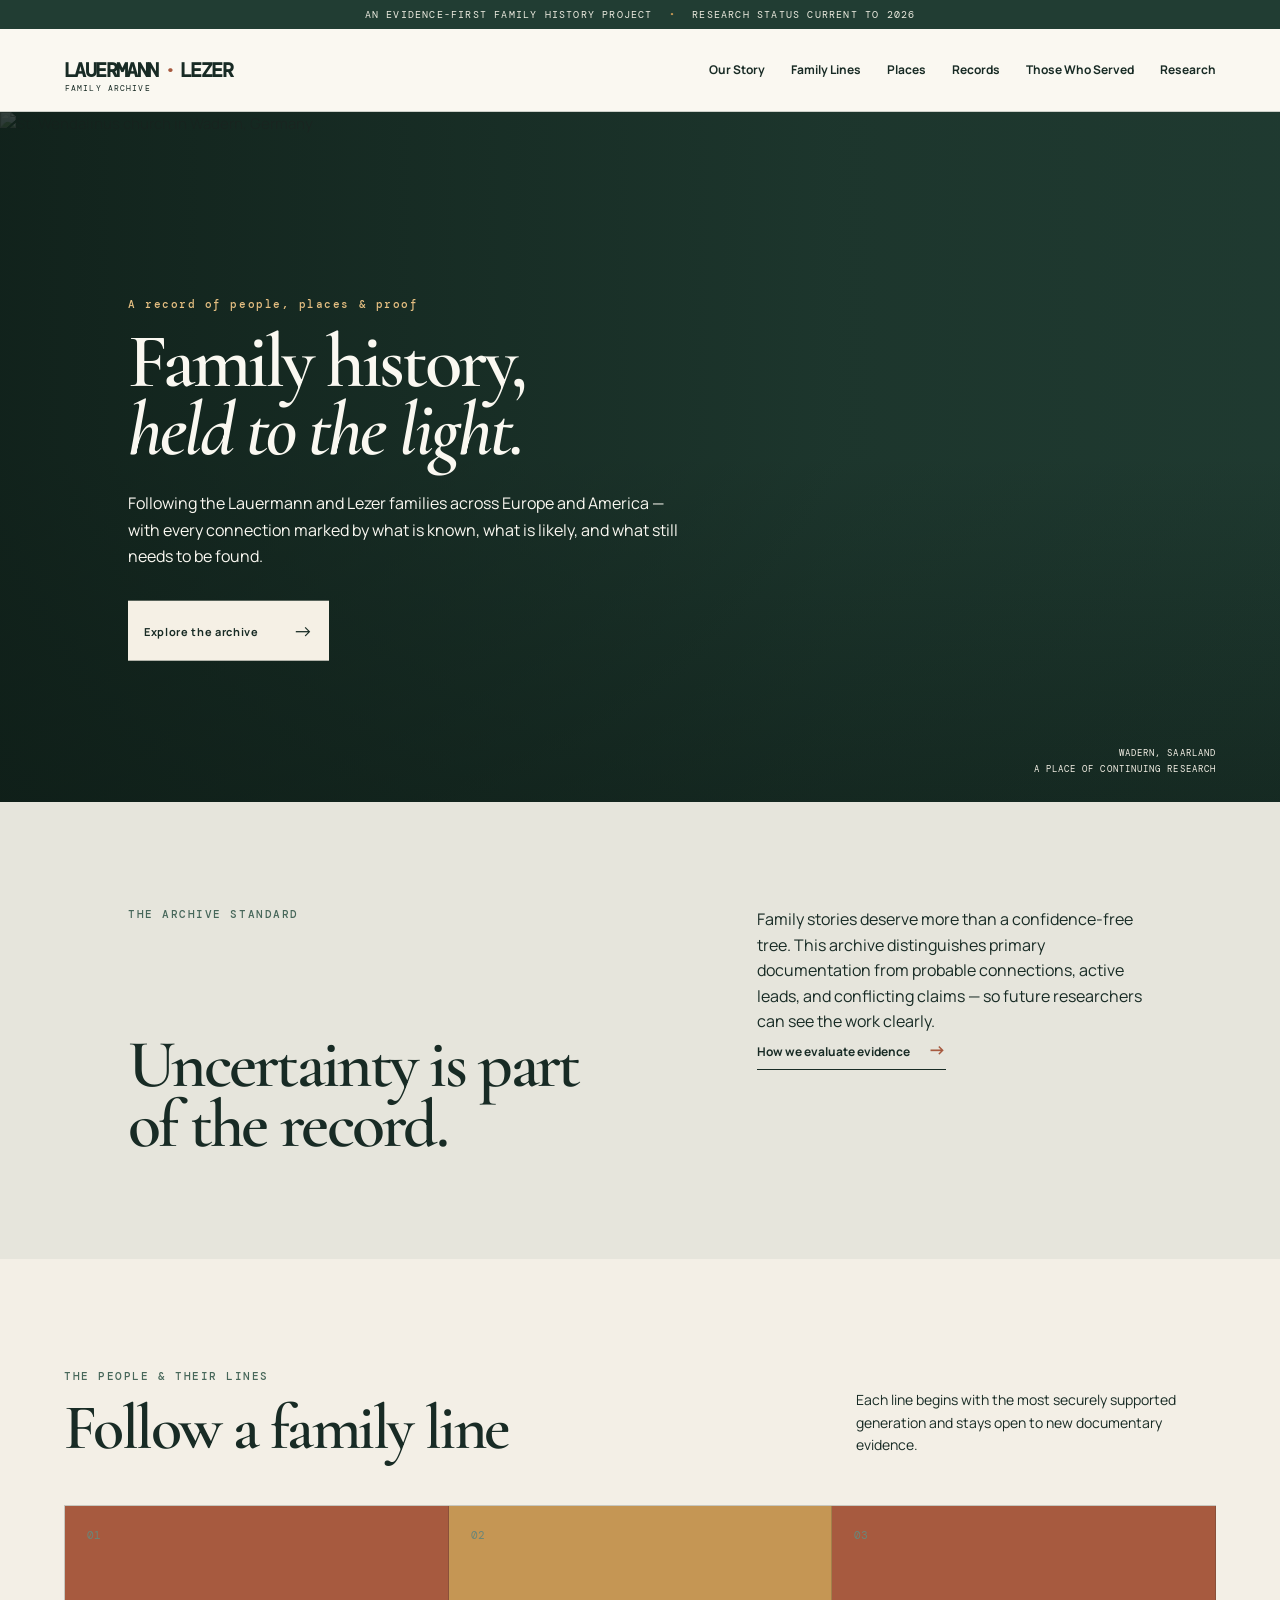
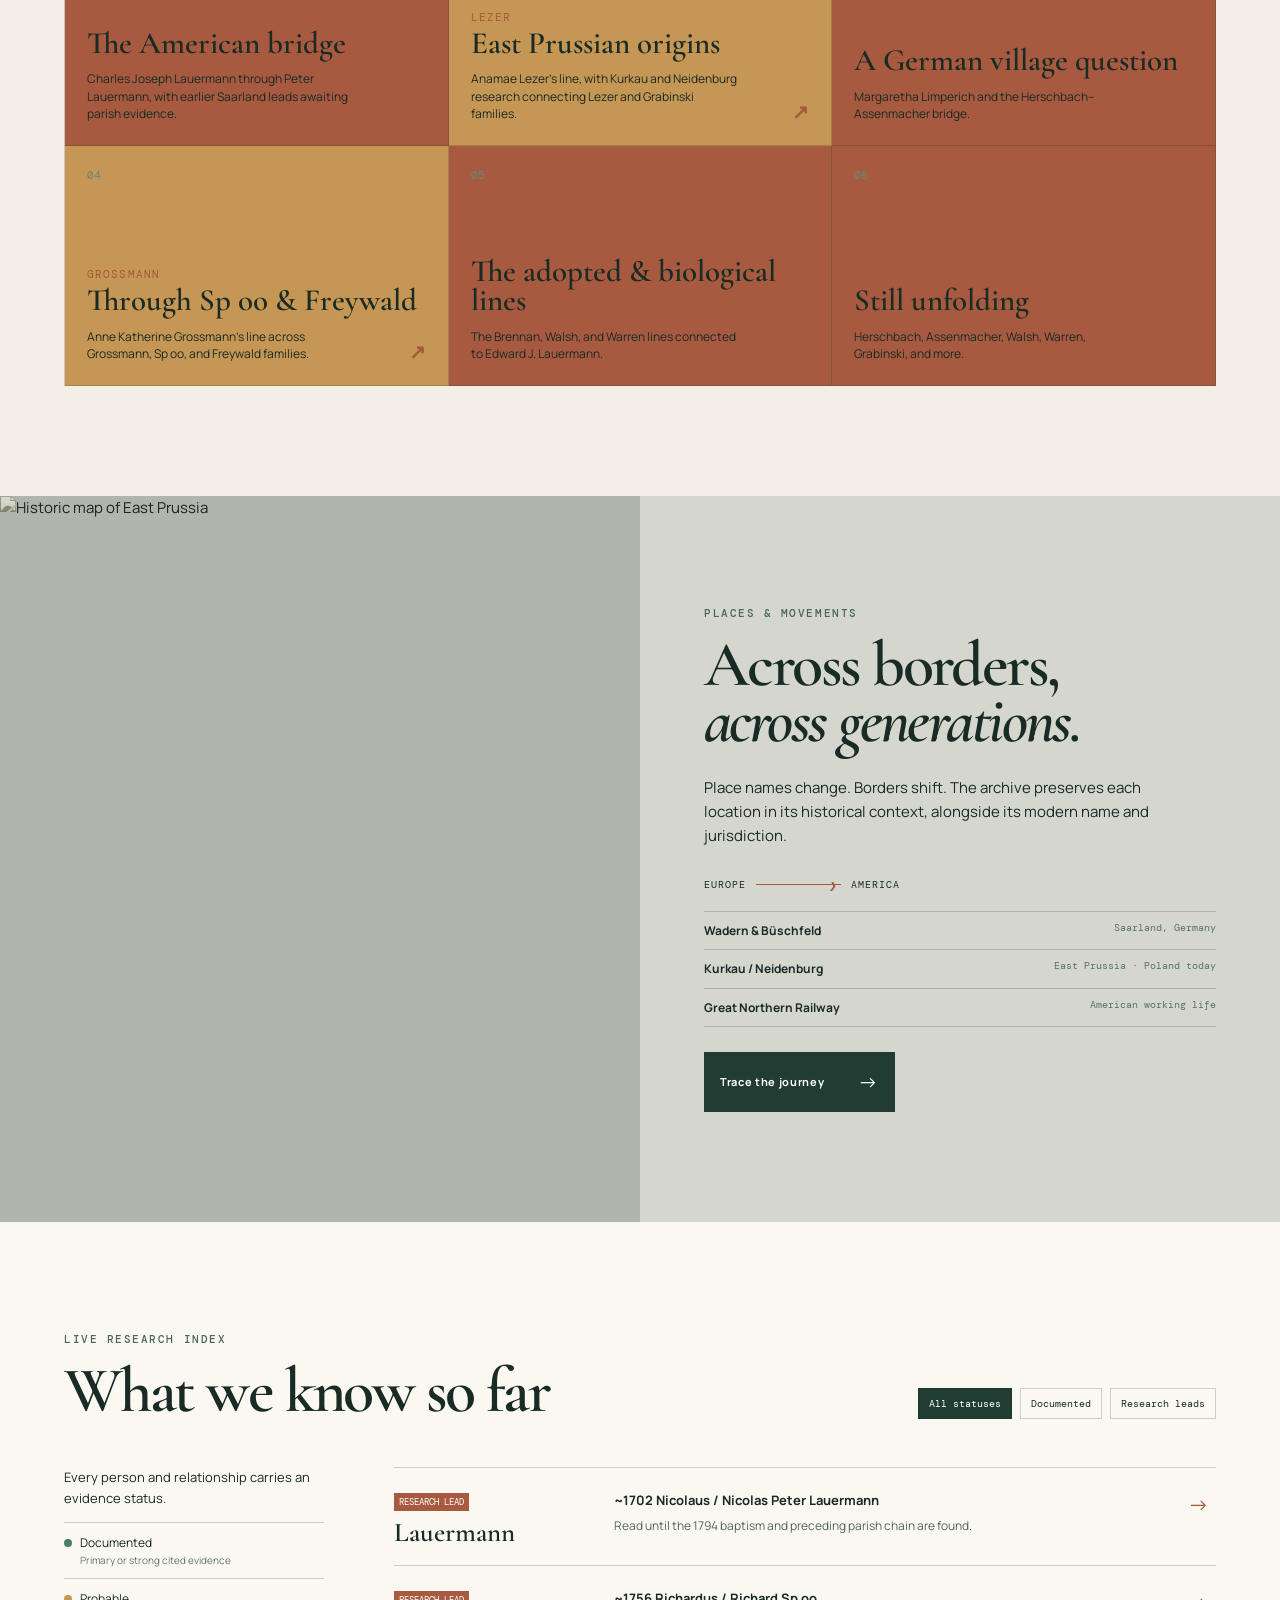
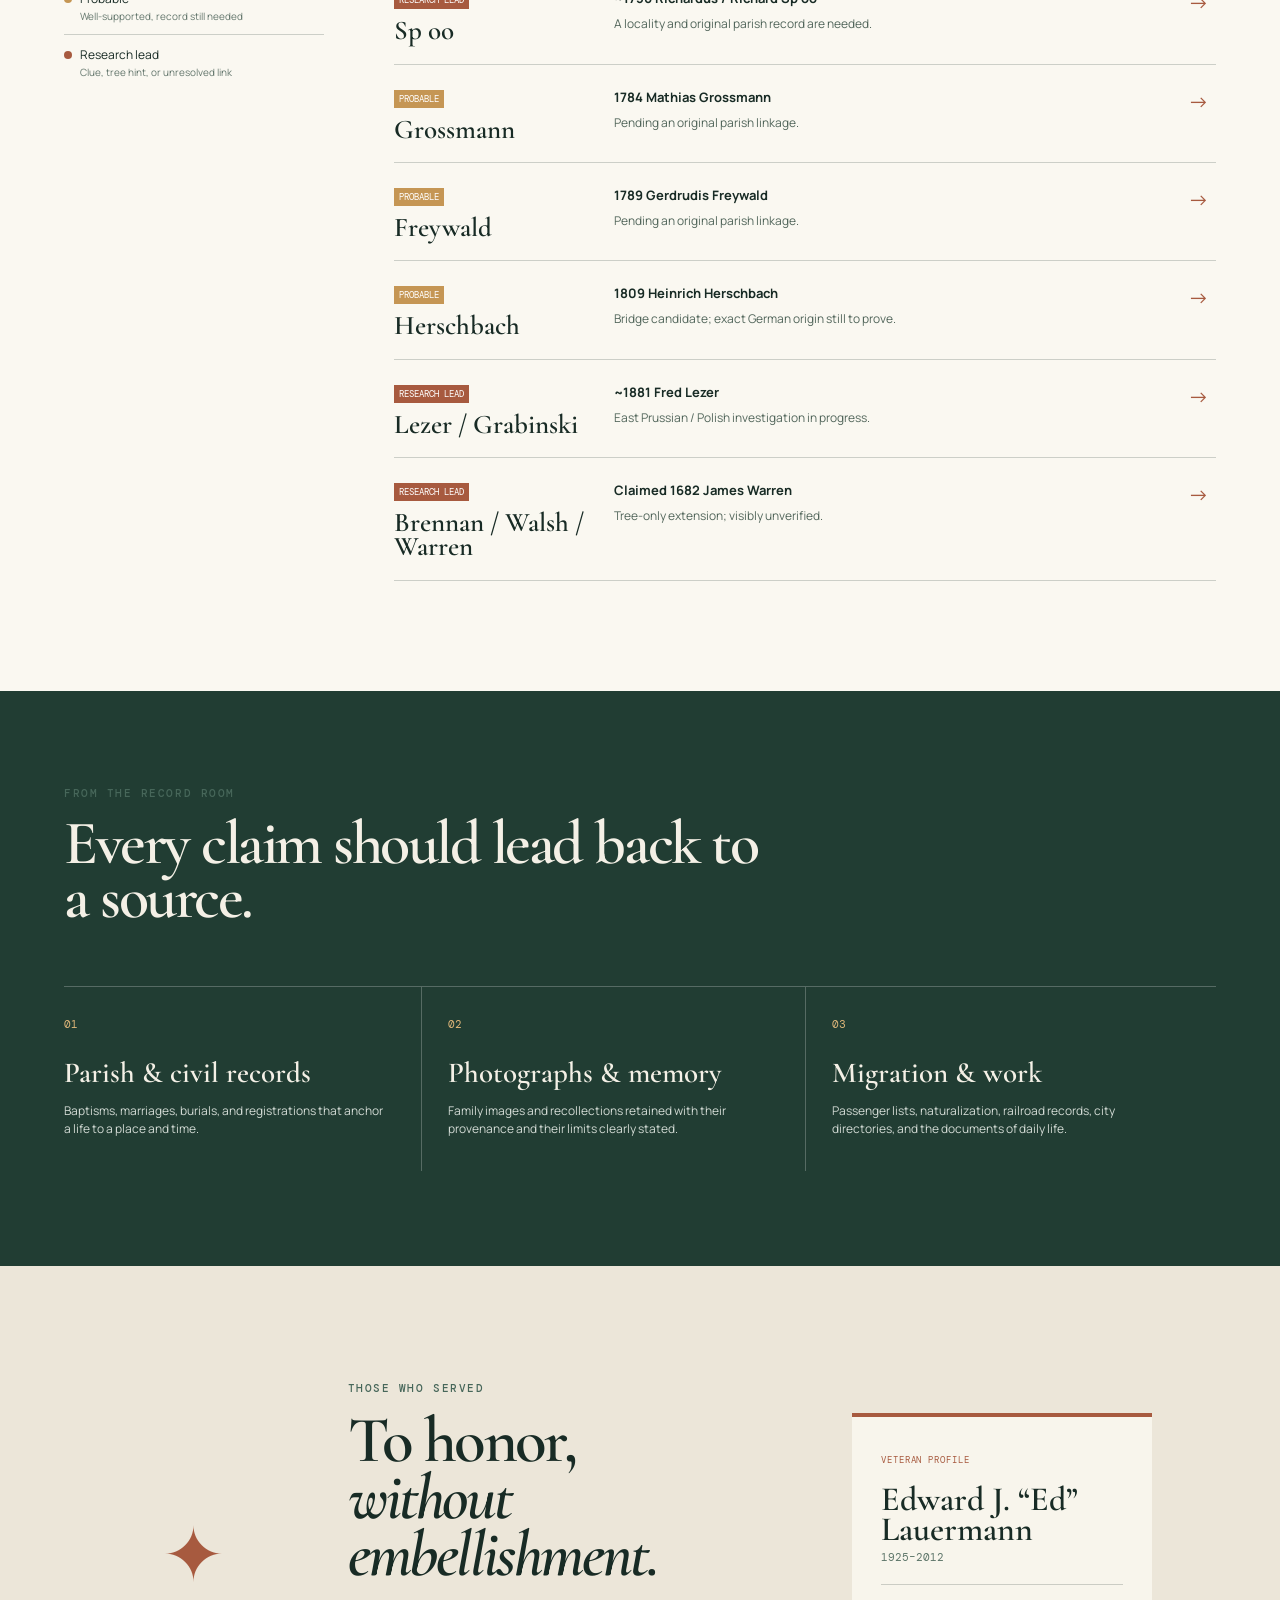
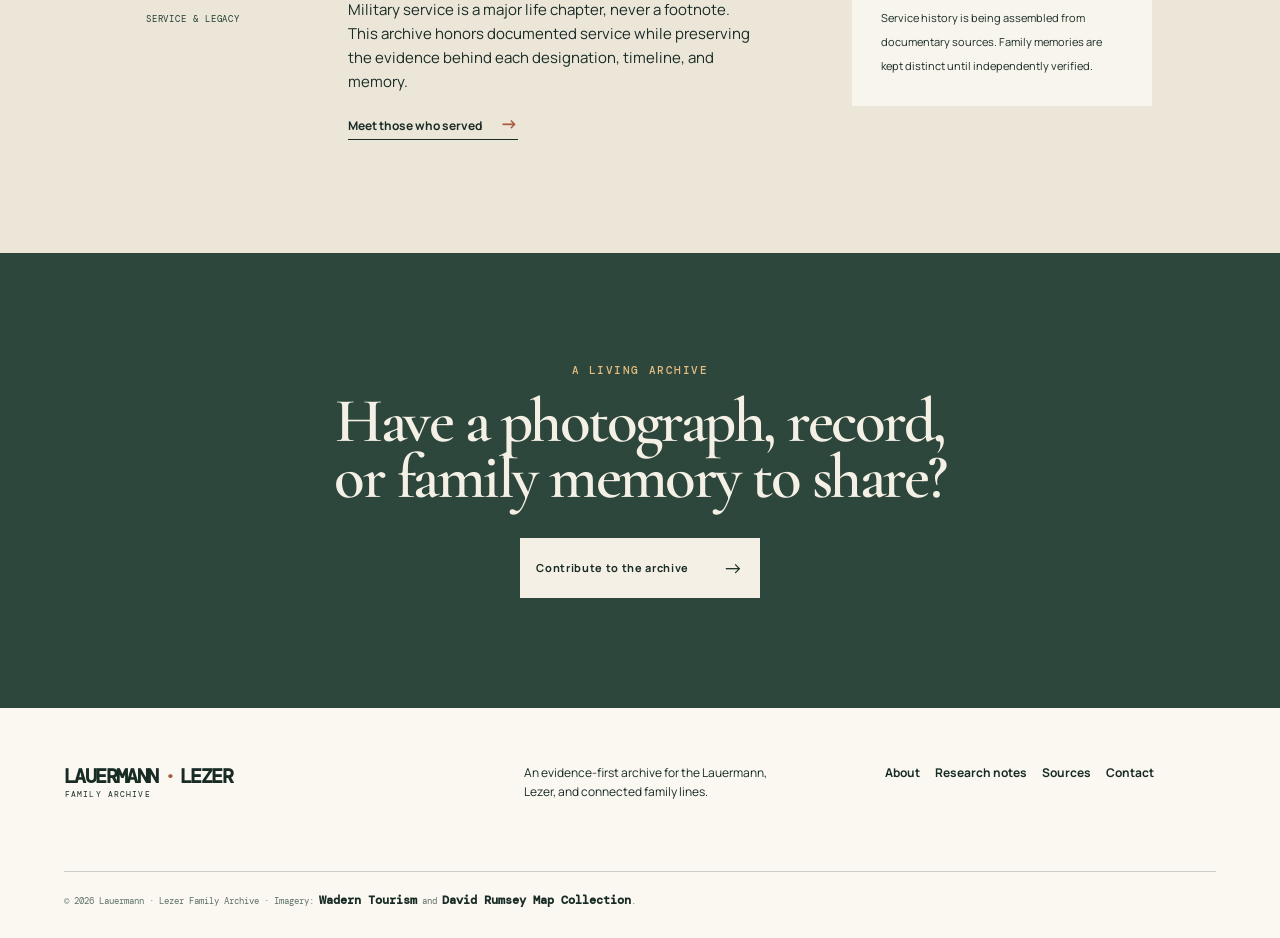
==== index.html @ edd0f9e9 "Add files via upload" ====
<!doctype html>
<html lang="en">
  <head>
    <meta charset="UTF-8" />
    <meta name="viewport" content="width=device-width, initial-scale=1.0" />
    <meta name="description" content="An evidence-first family archive for the Lauermann and Lezer lines." />
    <title>Lauermann · Lezer | Family Archive</title>
    <link rel="preconnect" href="https://fonts.googleapis.com" />
    <link rel="preconnect" href="https://fonts.gstatic.com" crossorigin />
    <link href="https://fonts.googleapis.com/css2?family=Cormorant+Garamond:ital,wght@0,500;0,600;0,700;1,600&family=DM+Mono:wght@400;500&family=Manrope:wght@400;500;600;700&display=swap" rel="stylesheet" />
    <link rel="stylesheet" href="/style.css" />
  </head>
  <body>
    <div class="announcement">AN EVIDENCE-FIRST FAMILY HISTORY PROJECT <span>•</span> RESEARCH STATUS CURRENT TO 2026</div>
    <header class="site-header">
      <a class="brand" href="#top"><span>LAUERMANN</span><i>·</i><span>LEZER</span><small>FAMILY ARCHIVE</small></a>
      <button class="menu" aria-label="Open navigation" aria-expanded="false">MENU</button>
      <nav><a href="#story">Our Story</a><a href="#families">Family Lines</a><a href="#journey">Places</a><a href="#records">Records</a><a href="#service">Those Who Served</a><a href="#research">Research</a></nav>
    </header>
    <main id="top">
      <section class="hero">
        <img src="/wadern-church.jpg" alt="St. Wendalinus church in Wadern, Germany" />
        <div class="hero-shade"></div>
        <div class="hero-copy"><p class="eyebrow light">A record of people, places & proof</p><h1>Family history,<br /><em>held to the light.</em></h1><p class="intro">Following the Lauermann and Lezer families across Europe and America — with every connection marked by what is known, what is likely, and what still needs to be found.</p><a class="button cream" href="#families">Explore the archive <b>→</b></a></div>
        <div class="hero-caption">WADERN, SAARLAND<br />A PLACE OF CONTINUING RESEARCH</div>
      </section>
      <section class="proof-band" id="story"><p class="eyebrow">THE ARCHIVE STANDARD</p><h2>Uncertainty is part<br />of the record.</h2><p>Family stories deserve more than a confidence-free tree. This archive distinguishes primary documentation from probable connections, active leads, and conflicting claims — so future researchers can see the work clearly.</p><a href="#research" class="text-link">How we evaluate evidence <span>→</span></a></section>
      <section class="lines section" id="families"><div class="section-head"><div><p class="eyebrow">THE PEOPLE & THEIR LINES</p><h2>Follow a family line</h2></div><p>Each line begins with the most securely supported generation and stays open to new documentary evidence.</p></div><div class="family-grid" id="familyGrid"></div></section>
      <section class="journey" id="journey"><div class="map-image"><img src="/east-prussia-map.jpg" alt="Historic map of East Prussia" /><div class="map-wash"></div></div><div class="journey-copy"><p class="eyebrow">PLACES & MOVEMENTS</p><h2>Across borders,<br /><em>across generations.</em></h2><p>Place names change. Borders shift. The archive preserves each location in its historical context, alongside its modern name and jurisdiction.</p><div class="route"><span>EUROPE</span><i></i><span>AMERICA</span></div><div class="place-list"><div><strong>Wadern & Büschfeld</strong><small>Saarland, Germany</small></div><div><strong>Kurkau / Neidenburg</strong><small>East Prussia · Poland today</small></div><div><strong>Great Northern Railway</strong><small>American working life</small></div></div><a href="#records" class="button dark">Trace the journey <b>→</b></a></div></section>
      <section class="research section" id="research"><div class="section-head"><div><p class="eyebrow">LIVE RESEARCH INDEX</p><h2>What we know so far</h2></div><div class="filters" role="group" aria-label="Evidence filter"><button class="active" data-filter="all">All statuses</button><button data-filter="documented">Documented</button><button data-filter="lead">Research leads</button></div></div><div class="research-layout"><div class="status-key"><p>Every person and relationship carries an evidence status.</p><div><b class="dot documented"></b> Documented <span>Primary or strong cited evidence</span></div><div><b class="dot probable"></b> Probable <span>Well-supported, record still needed</span></div><div><b class="dot lead"></b> Research lead <span>Clue, tree hint, or unresolved link</span></div></div><div class="research-table" id="researchTable"></div></div></section>
      <section class="records" id="records"><div><p class="eyebrow">FROM THE RECORD ROOM</p><h2>Every claim should lead back to a source.</h2></div><div class="record-cards"><article><span>01</span><h3>Parish & civil records</h3><p>Baptisms, marriages, burials, and registrations that anchor a life to a place and time.</p></article><article><span>02</span><h3>Photographs & memory</h3><p>Family images and recollections retained with their provenance and their limits clearly stated.</p></article><article><span>03</span><h3>Migration & work</h3><p>Passenger lists, naturalization, railroad records, city directories, and the documents of daily life.</p></article></div></section>
      <section class="service" id="service"><div class="service-mark">✦<small>SERVICE & LEGACY</small></div><div><p class="eyebrow">THOSE WHO SERVED</p><h2>To honor,<br /><em>without embellishment.</em></h2><p>Military service is a major life chapter, never a footnote. This archive honors documented service while preserving the evidence behind each designation, timeline, and memory.</p><a class="text-link" href="#research">Meet those who served <span>→</span></a></div><aside><span class="badge">VETERAN PROFILE</span><h3>Edward J. “Ed”<br />Lauermann</h3><p>1925–2012</p><hr /><small>Service history is being assembled from documentary sources. Family memories are kept distinct until independently verified.</small></aside></section>
      <section class="newsletter"><p class="eyebrow">A LIVING ARCHIVE</p><h2>Have a photograph, record,<br />or family memory to share?</h2><a class="button cream" href="mailto:archive@lauermannlezer.com">Contribute to the archive <b>→</b></a></section>
    </main>
    <footer><a class="brand" href="#top"><span>LAUERMANN</span><i>·</i><span>LEZER</span><small>FAMILY ARCHIVE</small></a><p>An evidence-first archive for the Lauermann, Lezer, and connected family lines.</p><div><a href="#story">About</a><a href="#research">Research notes</a><a href="#records">Sources</a><a href="mailto:archive@lauermannlezer.com">Contact</a></div><small>© 2026 Lauermann · Lezer Family Archive · Imagery: <a href="https://www.wadern-saarschleifenland.de/en/see-and-discover">Wadern Tourism</a> and <a href="https://www.davidrumsey.com/luna/servlet/detail/RUMSEY~8~1~302117~90073228%3ANo-12--Ostpreussen">David Rumsey Map Collection</a>.</small></footer>
    <script type="module" src="/main.js"></script>
  </body>
</html>
---- style.css ----
:root{--ink:#182b25;--forest:#213d33;--cream:#f3efe6;--paper:#e8e5da;--rust:#a75a3f;--gold:#c59654;--line:rgba(24,43,37,.2)}*{box-sizing:border-box}html{scroll-behavior:smooth}body{margin:0;background:var(--cream);color:var(--ink);font-family:Manrope,Arial,sans-serif;font-size:15px;line-height:1.6}.announcement{padding:8px 5vw;background:var(--forest);color:#ebeadf;font:10px 'DM Mono',monospace;letter-spacing:.12em;text-align:center}.announcement span{color:var(--gold);margin:0 9px}.site-header{height:83px;padding:0 5vw;display:flex;align-items:center;justify-content:space-between;background:#faf8f1;border-bottom:1px solid var(--line);position:relative;z-index:4}.brand{color:var(--ink);text-decoration:none;display:flex;align-items:center;gap:6px;font:700 20px 'DM Mono',monospace;letter-spacing:-.08em;position:relative}.brand i{color:var(--rust);font-style:normal}.brand small{position:absolute;left:1px;top:26px;letter-spacing:.14em;font:8px 'DM Mono',monospace;white-space:nowrap}nav{display:flex;gap:26px}nav a,footer a{color:var(--ink);text-decoration:none;font-size:12px;font-weight:700}.menu{display:none;border:0;background:none;font:11px 'DM Mono';letter-spacing:.1em}.hero{height:690px;position:relative;overflow:hidden;background:var(--forest)}.hero>img{width:100%;height:100%;object-fit:cover;filter:saturate(.45) contrast(.9)}.hero-shade{position:absolute;inset:0;background:linear-gradient(90deg,rgba(14,29,23,.83),rgba(14,29,23,.23) 65%,rgba(14,29,23,.1)),linear-gradient(0deg,rgba(14,29,23,.55),transparent 50%)}.hero-copy{color:#faf8f1;position:absolute;left:10vw;top:50%;transform:translateY(-44%);max-width:650px}.eyebrow{font:11px 'DM Mono',monospace;letter-spacing:.14em;font-weight:500;color:#47675a;margin:0 0 17px}.eyebrow.light{color:#e4be81}.hero h1,h2{font:600 clamp(48px,6vw,90px)/.88 'Cormorant Garamond',Georgia,serif;letter-spacing:-.04em;margin:0}.hero h1 em,h2 em{font-weight:600}.intro{font-size:16px;max-width:550px;line-height:1.65;margin:27px 0 32px}.button{display:inline-flex;align-items:center;gap:34px;padding:14px 16px;text-decoration:none;font-size:11px;font-weight:700;letter-spacing:.06em}.button b{font-size:20px;font-weight:400}.cream{background:#f5f0e5;color:var(--ink)}.dark{background:var(--forest);color:#fff;margin-top:25px}.hero-caption{position:absolute;right:5vw;bottom:25px;color:#f4f0e6;font:9px/1.7 'DM Mono';letter-spacing:.12em;text-align:right}.proof-band{padding:105px 10vw;display:grid;grid-template-columns:1.3fr 1fr;column-gap:9vw;background:#e6e5dc}.proof-band .eyebrow{grid-column:1}.proof-band h2{font-size:clamp(45px,5.3vw,76px);grid-column:1;grid-row:2/5}.proof-band>p:not(.eyebrow){align-self:end;margin:0;font-size:16px}.text-link{color:var(--ink);text-decoration:none;font-size:12px;font-weight:700;border-bottom:1px solid var(--ink);padding-bottom:5px;justify-self:start}.text-link span{color:var(--rust);font-size:18px;margin-left:16px}.section{padding:110px 5vw}.section-head{display:flex;justify-content:space-between;align-items:end;margin-bottom:48px}.section-head h2{font-size:64px}.section-head>p{max-width:360px;font-size:14px;margin:0}.family-grid{display:grid;grid-template-columns:repeat(3,1fr);border-top:1px solid var(--line);border-left:1px solid var(--line)}.family-card{min-height:240px;padding:22px;position:relative;border-right:1px solid var(--line);border-bottom:1px solid var(--line);display:flex;flex-direction:column;justify-content:space-between;transition:.25s}.family-card:hover{background:var(--forest);color:#fff;transform:translateY(-4px)}.family-card>span{font:11px 'DM Mono';color:#6a8679}.family-card>div p{margin:0 0 5px;font:11px 'DM Mono';letter-spacing:.1em;color:var(--rust)}.family-card h3{font:600 31px/.95 'Cormorant Garamond';margin:0 0 12px}.family-card small{font-size:12px;line-height:1.45;display:block;max-width:270px}.family-card>b{position:absolute;right:22px;bottom:17px;color:var(--rust);font-size:20px}.journey{background:#d5d6ce;display:grid;grid-template-columns:1fr 1fr;min-height:675px}.map-image{position:relative;overflow:hidden}.map-image img{width:100%;height:100%;object-fit:cover;filter:sepia(.65) saturate(.55) contrast(1.05)}.map-wash{position:absolute;inset:0;background:rgba(35,62,50,.2);mix-blend-mode:multiply}.journey-copy{padding:110px 10%;align-self:center}.journey h2{font-size:64px}.journey-copy>p:not(.eyebrow){max-width:460px;font-size:15px;margin:27px 0}.route{display:flex;align-items:center;gap:10px;font:10px 'DM Mono';letter-spacing:.1em;margin-top:30px}.route i{height:1px;background:var(--rust);width:85px;position:relative}.route i:after{content:'›';position:absolute;right:0;top:-13px;color:var(--rust);font-size:23px}.place-list{border-top:1px solid var(--line);margin-top:20px}.place-list div{padding:9px 0;border-bottom:1px solid var(--line);display:flex;justify-content:space-between}.place-list strong{font-size:12px}.place-list small{font:10px 'DM Mono';color:#557568}.research{background:#faf8f1}.filters{display:flex;gap:8px}.filters button{border:1px solid var(--line);background:transparent;padding:8px 10px;font:10px 'DM Mono';color:var(--ink);cursor:pointer}.filters .active{background:var(--forest);color:#fff}.research-layout{display:grid;grid-template-columns:260px 1fr;gap:70px}.status-key{font-size:12px}.status-key>p{font-size:13px;margin-top:0}.status-key>div{border-top:1px solid var(--line);padding:10px 0;display:grid;grid-template-columns:16px auto}.status-key span{grid-column:2;color:#64776d;font-size:10px}.dot{width:8px;height:8px;border-radius:50%;margin-top:6px}.documented{background:#4d7c65}.probable{background:var(--gold)}.lead{background:var(--rust)}.research-table{border-top:1px solid var(--line)}.research-table article{padding:20px 0;display:grid;grid-template-columns:200px 1fr 28px;gap:20px;border-bottom:1px solid var(--line)}.status{font:9px 'DM Mono';padding:3px 5px;color:#fff;background:var(--rust)}.status.probable{background:var(--gold)}.research-table h3{font:600 27px/.9 'Cormorant Garamond';margin:9px 0 0}.research-table strong{font-size:13px}.research-table p{font-size:12px;color:#52665b;margin:4px 0}.research-table a{color:var(--rust);font-size:21px;text-decoration:none}.records{padding:95px 5vw;background:var(--forest);color:#f4f0e6}.records h2{font-size:62px;max-width:700px}.record-cards{display:grid;grid-template-columns:repeat(3,1fr);margin-top:60px;border-top:1px solid rgba(255,255,255,.24)}.record-cards article{padding:24px 32px 20px 0;margin-right:26px;border-right:1px solid rgba(255,255,255,.24)}.record-cards article:last-child{border:0}.record-cards span{color:#deb679;font:11px 'DM Mono'}.record-cards h3{font:600 29px 'Cormorant Garamond';margin:20px 0 5px}.record-cards p{font-size:12px;line-height:1.55;color:#d2dad4}.service{padding:115px 10vw;display:grid;grid-template-columns:130px 1fr 300px;gap:7vw;align-items:center;background:#ece6d9}.service-mark{color:var(--rust);font-size:75px;text-align:center}.service-mark small{display:block;font:9px 'DM Mono';letter-spacing:.1em;color:var(--forest);white-space:nowrap}.service h2{font-size:65px}.service>div>p:not(.eyebrow){max-width:480px;font-size:15px}.service aside{background:#f8f5ec;padding:29px;border-top:4px solid var(--rust)}.badge{font:9px 'DM Mono';letter-spacing:.1em;color:var(--rust)}.service aside h3{font:600 34px/.9 'Cormorant Garamond';margin:15px 0 4px}.service aside p{font:11px 'DM Mono';margin:0;color:#5d7569}.service aside hr{border:0;border-top:1px solid var(--line);margin:20px 0}.service aside small{font-size:11px;line-height:1.5}.newsletter{text-align:center;padding:110px 20px;background:linear-gradient(rgba(26,54,44,.91),rgba(26,54,44,.91)),url('/wadern-church.jpg') center/cover;color:#f5f0e5}.newsletter .eyebrow{color:#e4be81}.newsletter h2{font-size:63px;margin-bottom:33px}footer{padding:55px 5vw 30px;display:grid;grid-template-columns:1.3fr 1fr 1fr;gap:30px;align-items:start;background:#faf8f1}footer>p{font-size:12px;margin:0;max-width:250px}footer>div{display:flex;gap:15px;flex-wrap:wrap}footer>small{grid-column:1/4;margin-top:40px;padding-top:20px;border-top:1px solid var(--line);font:9px 'DM Mono';color:#5e7167}
@media(max-width:760px){.site-header{height:72px}.brand{font-size:16px}nav{display:none;position:absolute;top:72px;left:0;right:0;background:#faf8f1;padding:22px 5vw;flex-direction:column;border-top:1px solid var(--line)}.nav-open nav{display:flex}.menu{display:block}.hero{height:620px}.hero-copy{left:7vw;right:7vw}.hero h1{font-size:55px}.proof-band{display:block;padding:75px 7vw}.proof-band h2{margin-bottom:30px}.proof-band>p:not(.eyebrow){margin-bottom:24px}.section{padding:75px 7vw}.section-head{display:block}.section-head h2{font-size:52px;margin-bottom:20px}.family-grid{grid-template-columns:1fr}.family-card{min-height:190px}.journey{grid-template-columns:1fr}.map-image{height:340px}.journey-copy{padding:75px 7vw}.journey h2{font-size:53px}.research-layout{grid-template-columns:1fr;gap:35px}.research-table article{grid-template-columns:1fr 20px;gap:10px}.research-table article>div:nth-child(2){grid-column:1}.research-table a{grid-column:2;grid-row:1}.filters{margin-top:20px;flex-wrap:wrap}.records{padding:75px 7vw}.records h2{font-size:50px}.record-cards{grid-template-columns:1fr}.record-cards article{border-right:0;border-bottom:1px solid rgba(255,255,255,.24);margin:0;padding:24px 0}.service{padding:75px 7vw;grid-template-columns:1fr;gap:30px}.service-mark{text-align:left}.service h2{font-size:53px}.newsletter{padding:80px 7vw}.newsletter h2{font-size:49px}footer{padding:45px 7vw 25px;grid-template-columns:1fr}footer>small{grid-column:1;margin-top:10px}.announcement{font-size:8px}.hero-caption{display:none}}
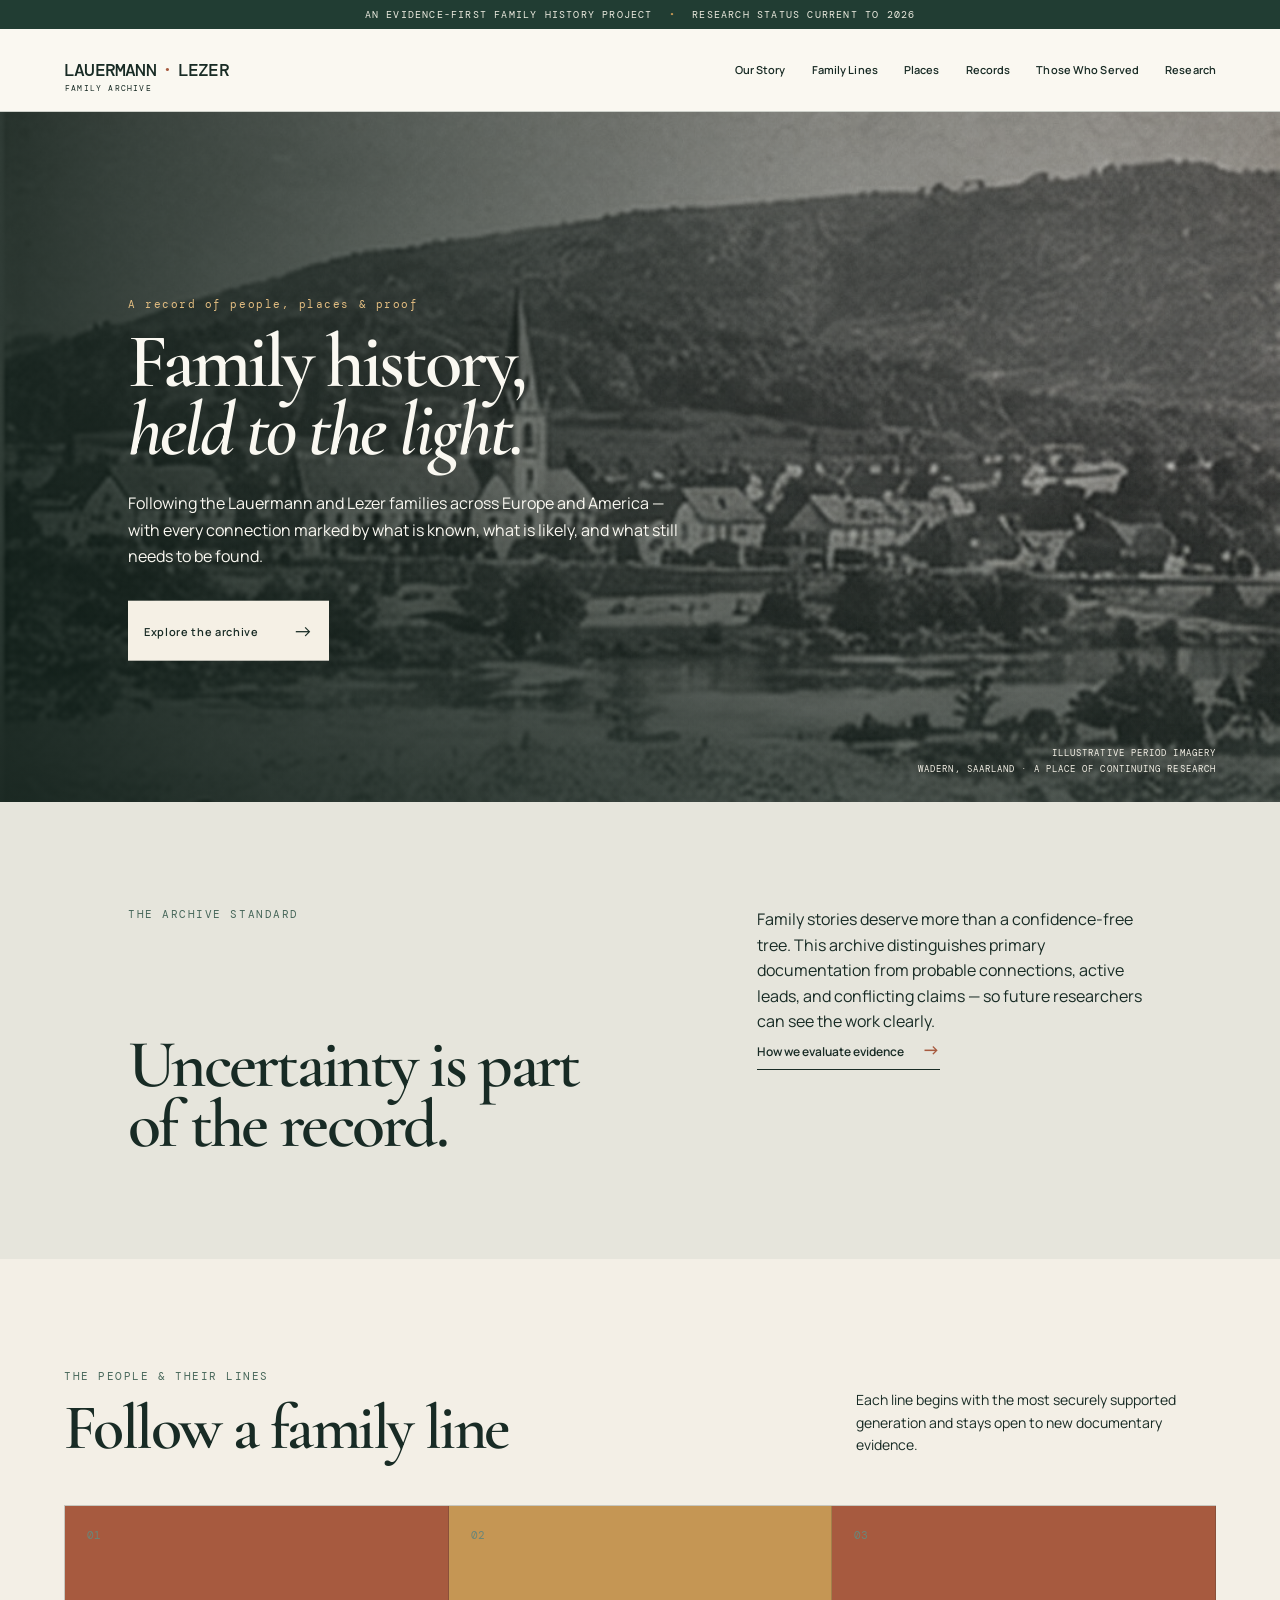
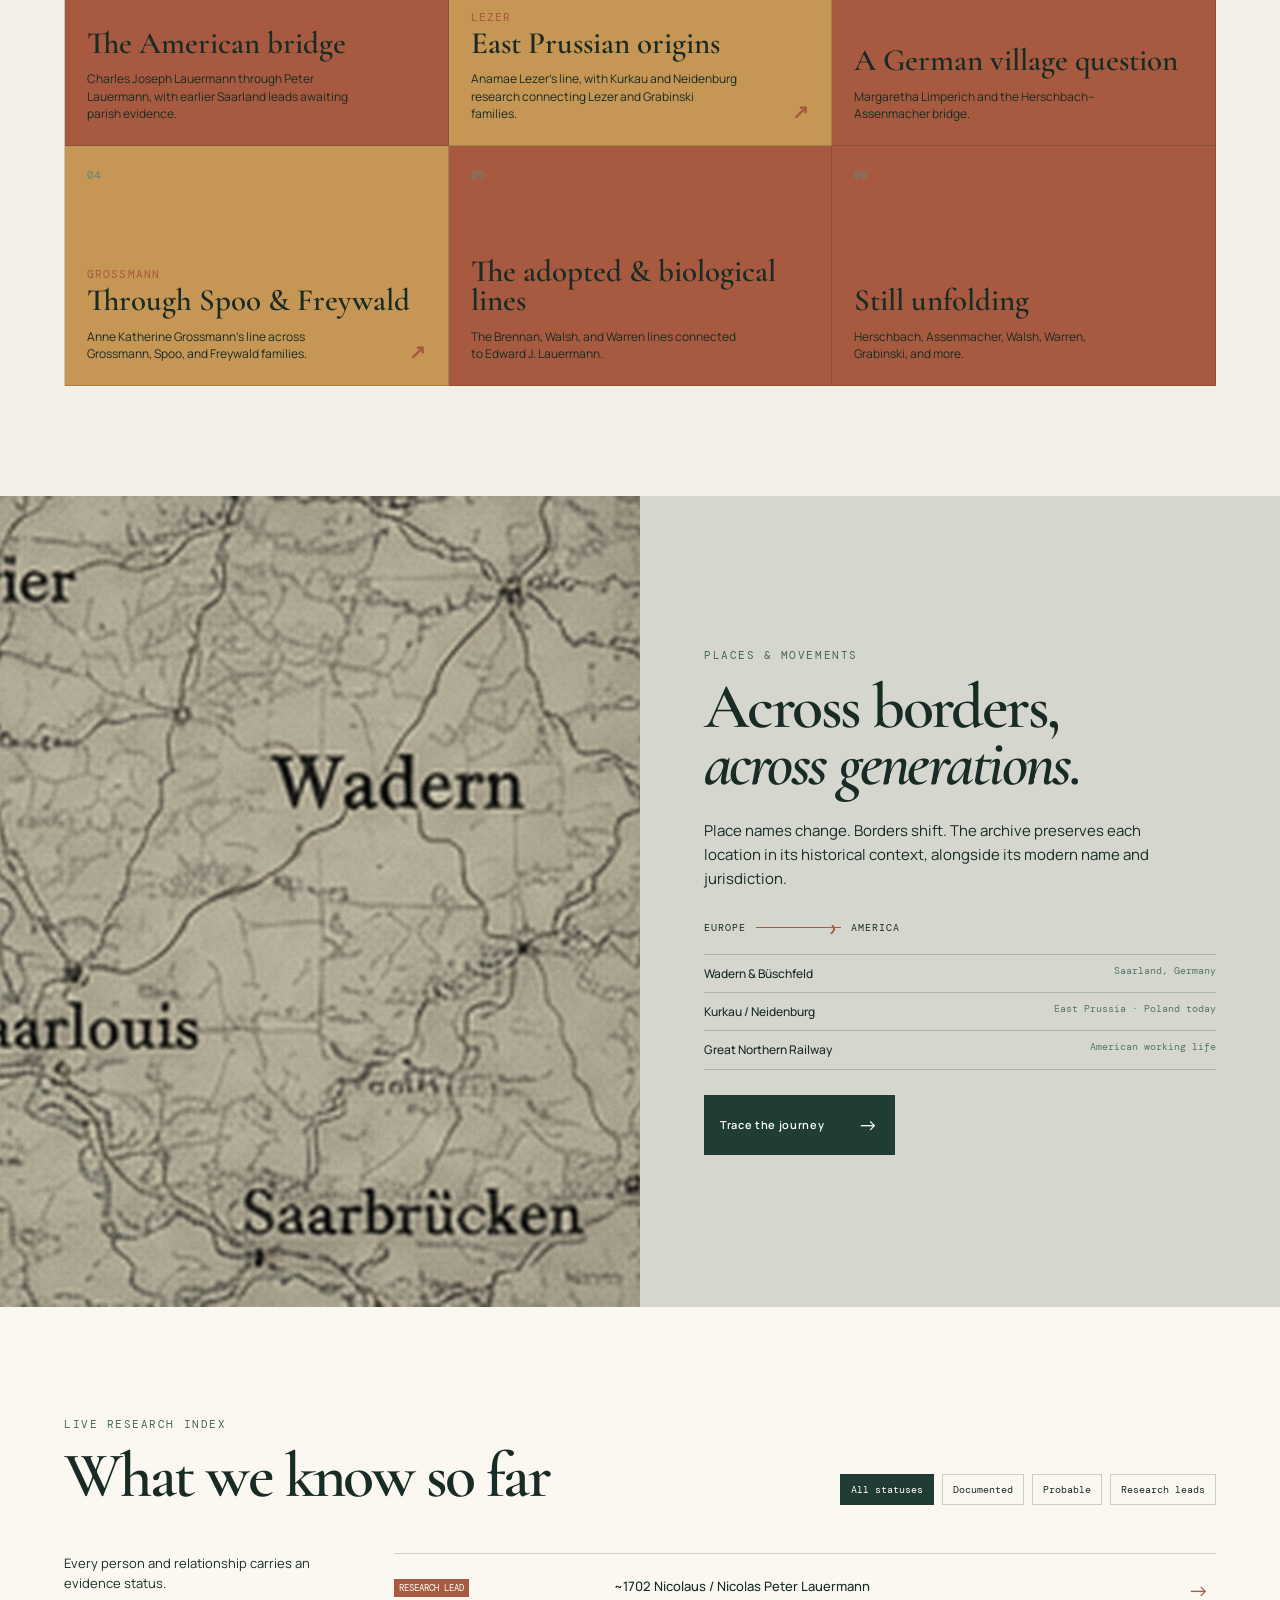
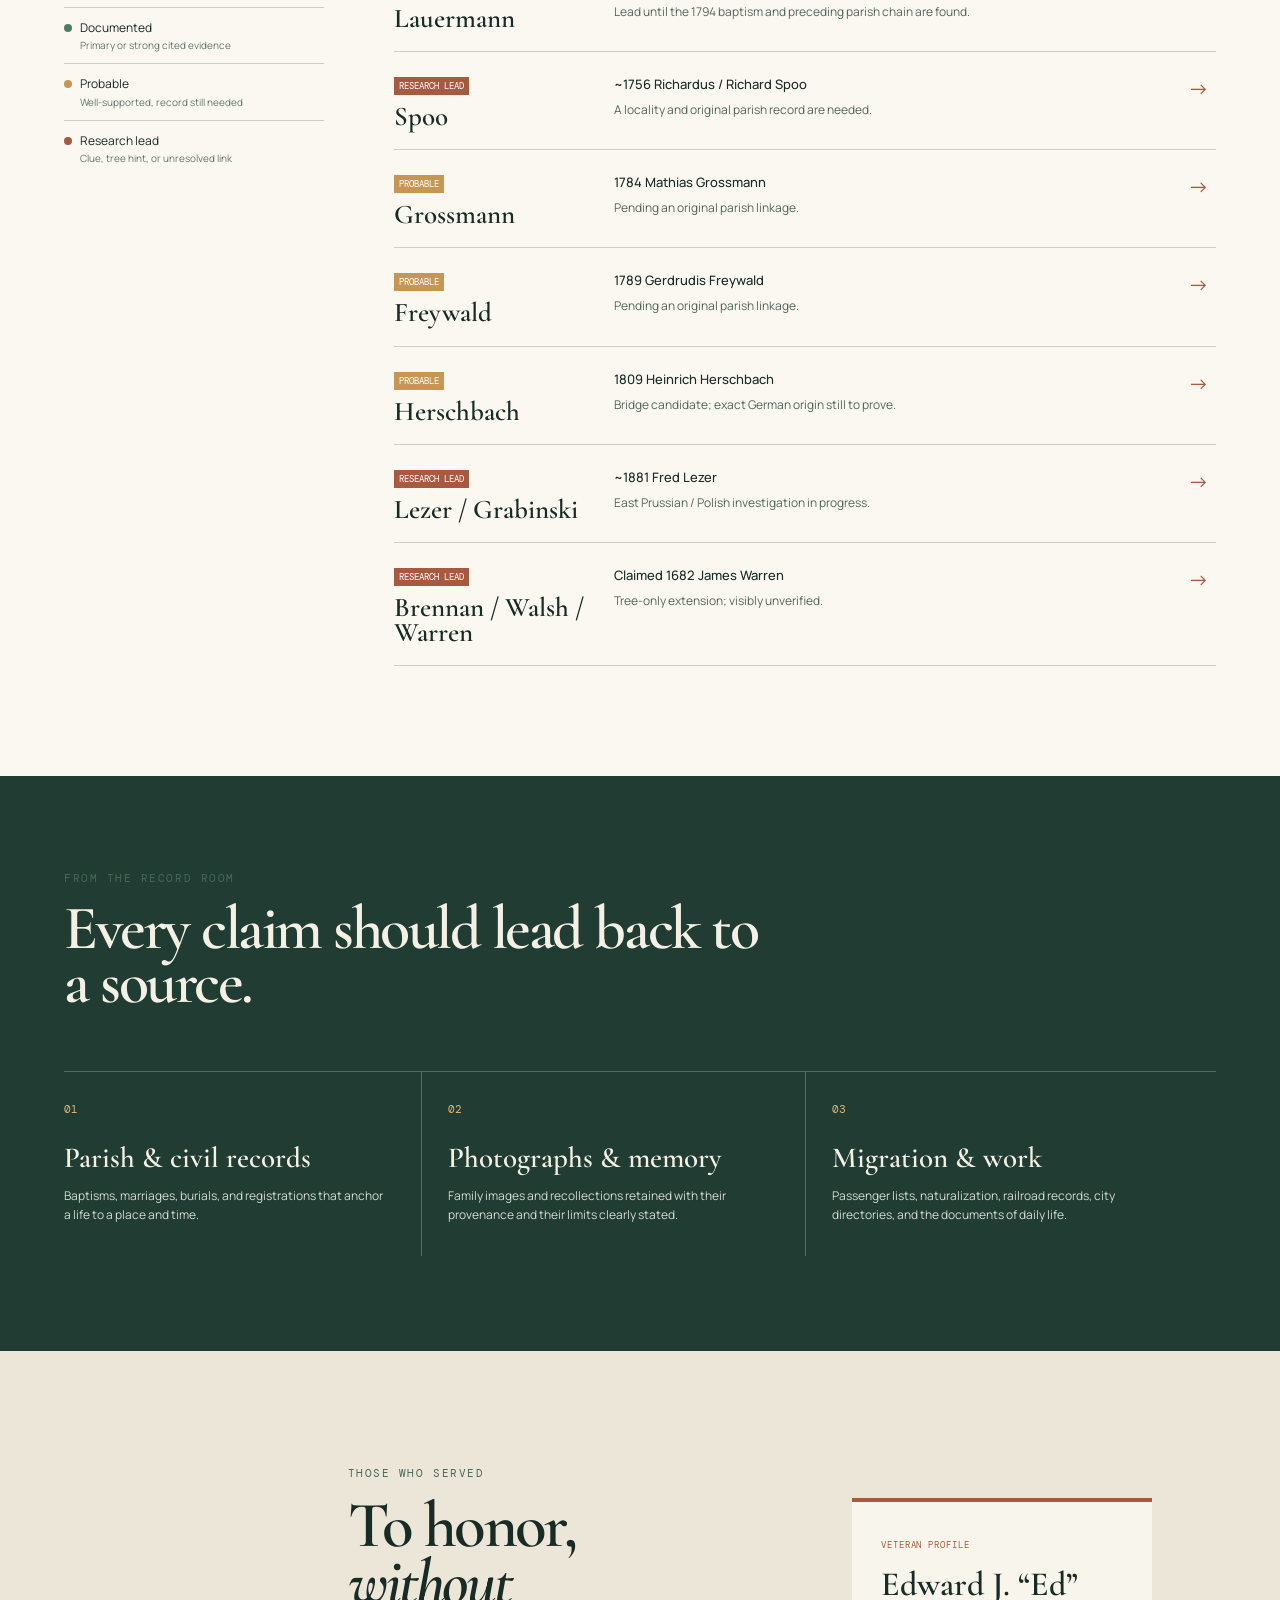
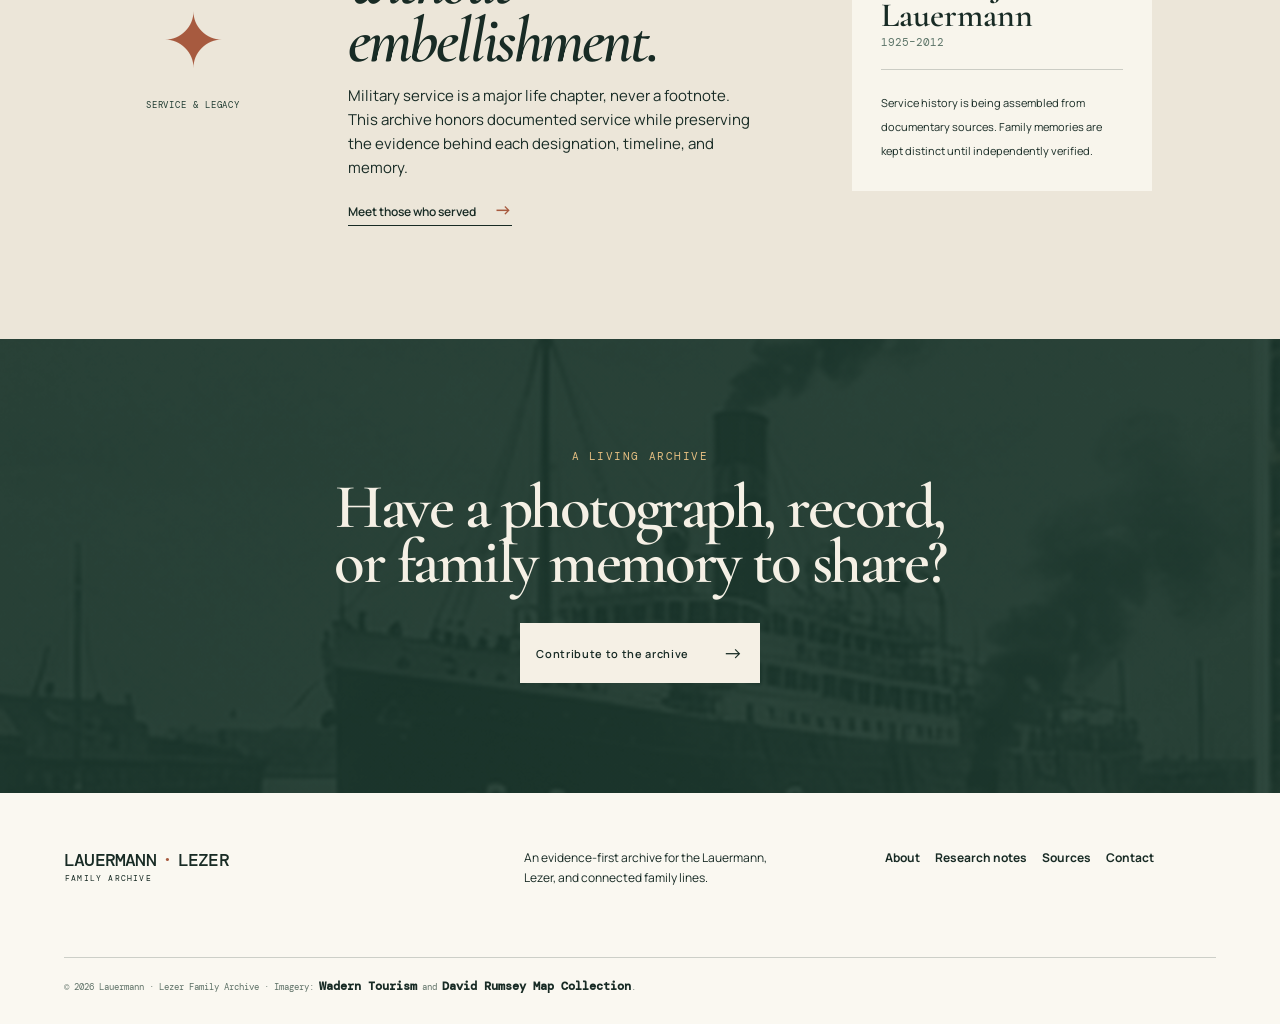
==== commit 772dd10b: "Update index.html" ====
--- a/index.html
+++ b/index.html
@@ -8,7 +8,21 @@
     <link rel="preconnect" href="https://fonts.googleapis.com" />
     <link rel="preconnect" href="https://fonts.gstatic.com" crossorigin />
     <link href="https://fonts.googleapis.com/css2?family=Cormorant+Garamond:ital,wght@0,500;0,600;0,700;1,600&family=DM+Mono:wght@400;500&family=Manrope:wght@400;500;600;700&display=swap" rel="stylesheet" />
-    <link rel="stylesheet" href="/style.css" />
+    <style>
+:root{--ink:#182b25;--forest:#213d33;--cream:#f3efe6;--paper:#e8e5da;--rust:#a75a3f;--gold:#c59654;--line:rgba(24,43,37,.2)}*{box-sizing:border-box}html{scroll-behavior:smooth}body{margin:0;background:var(--cream);color:var(--ink);font-family:Manrope,Arial,sans-serif;font-size:15px;line-height:1.6}.announcement{padding:8px 5vw;background:var(--forest);color:#ebeadf;font:10px 'DM Mono',monospace;letter-spacing:.12em;text-align:center}.announcement span{color:var(--gold);margin:0 9px}.site-header{height:83px;padding:0 5vw;display:flex;align-items:center;justify-content:space-between;background:#faf8f1;border-bottom:1px solid var(--line);position:relative;z-index:4}.brand{color:var(--ink);text-decoration:none;display:flex;align-items:center;gap:6px;font:700 20px 'DM Mono',monospace;letter-spacing:-.08em;position:relative}.brand i{color:var(--rust);font-style:normal}.brand small{position:absolute;left:1px;top:26px;letter-spacing:.14em;font:8px 'DM Mono',monospace;white-space:nowrap}nav{display:flex;gap:26px}nav a,footer a{color:var(--ink);text-decoration:none;font-size:12px;font-weight:700}.menu{display:none;border:0;background:none;font:11px 'DM Mono';letter-spacing:.1em}.hero{height:690px;position:relative;overflow:hidden;background:var(--forest)}.hero>img{width:100%;height:100%;object-fit:cover;filter:saturate(.45) contrast(.9)}.hero-shade{position:absolute;inset:0;background:linear-gradient(90deg,rgba(14,29,23,.83),rgba(14,29,23,.23) 65%,rgba(14,29,23,.1)),linear-gradient(0deg,rgba(14,29,23,.55),transparent 50%)}.hero-copy{color:#faf8f1;position:absolute;left:10vw;top:50%;transform:translateY(-44%);max-width:650px}.eyebrow{font:11px 'DM Mono',monospace;letter-spacing:.14em;font-weight:500;color:#47675a;margin:0 0 17px}.eyebrow.light{color:#e4be81}.hero h1,h2{font:600 clamp(48px,6vw,90px)/.88 'Cormorant Garamond',Georgia,serif;letter-spacing:-.04em;margin:0}.hero h1 em,h2 em{font-weight:600}.intro{font-size:16px;max-width:550px;line-height:1.65;margin:27px 0 32px}.button{display:inline-flex;align-items:center;gap:34px;padding:14px 16px;text-decoration:none;font-size:11px;font-weight:700;letter-spacing:.06em}.button b{font-size:20px;font-weight:400}.cream{background:#f5f0e5;color:var(--ink)}.dark{background:var(--forest);color:#fff;margin-top:25px}.hero-caption{position:absolute;right:5vw;bottom:25px;color:#f4f0e6;font:9px/1.7 'DM Mono';letter-spacing:.12em;text-align:right}.proof-band{padding:105px 10vw;display:grid;grid-template-columns:1.3fr 1fr;column-gap:9vw;background:#e6e5dc}.proof-band .eyebrow{grid-column:1}.proof-band h2{font-size:clamp(45px,5.3vw,76px);grid-column:1;grid-row:2/5}.proof-band>p:not(.eyebrow){align-self:end;margin:0;font-size:16px}.text-link{color:var(--ink);text-decoration:none;font-size:12px;font-weight:700;border-bottom:1px solid var(--ink);padding-bottom:5px;justify-self:start}.text-link span{color:var(--rust);font-size:18px;margin-left:16px}.section{padding:110px 5vw}.section-head{display:flex;justify-content:space-between;align-items:end;margin-bottom:48px}.section-head h2{font-size:64px}.section-head>p{max-width:360px;font-size:14px;margin:0}.family-grid{display:grid;grid-template-columns:repeat(3,1fr);border-top:1px solid var(--line);border-left:1px solid var(--line)}.family-card{min-height:240px;padding:22px;position:relative;border-right:1px solid var(--line);border-bottom:1px solid var(--line);display:flex;flex-direction:column;justify-content:space-between;transition:.25s}.family-card:hover{background:var(--forest);color:#fff;transform:translateY(-4px)}.family-card>span{font:11px 'DM Mono';color:#6a8679}.family-card>div p{margin:0 0 5px;font:11px 'DM Mono';letter-spacing:.1em;color:var(--rust)}.family-card h3{font:600 31px/.95 'Cormorant Garamond';margin:0 0 12px}.family-card small{font-size:12px;line-height:1.45;display:block;max-width:270px}.family-card>b{position:absolute;right:22px;bottom:17px;color:var(--rust);font-size:20px}.journey{background:#d5d6ce;display:grid;grid-template-columns:1fr 1fr;min-height:675px}.map-image{position:relative;overflow:hidden}.map-image img{width:100%;height:100%;object-fit:cover;filter:sepia(.65) saturate(.55) contrast(1.05)}.map-wash{position:absolute;inset:0;background:rgba(35,62,50,.2);mix-blend-mode:multiply}.journey-copy{padding:110px 10%;align-self:center}.journey h2{font-size:64px}.journey-copy>p:not(.eyebrow){max-width:460px;font-size:15px;margin:27px 0}.route{display:flex;align-items:center;gap:10px;font:10px 'DM Mono';letter-spacing:.1em;margin-top:30px}.route i{height:1px;background:var(--rust);width:85px;position:relative}.route i:after{content:'›';position:absolute;right:0;top:-13px;color:var(--rust);font-size:23px}.place-list{border-top:1px solid var(--line);margin-top:20px}.place-list div{padding:9px 0;border-bottom:1px solid var(--line);display:flex;justify-content:space-between}.place-list strong{font-size:12px}.place-list small{font:10px 'DM Mono';color:#557568}.research{background:#faf8f1}.filters{display:flex;gap:8px}.filters button{border:1px solid var(--line);background:transparent;padding:8px 10px;font:10px 'DM Mono';color:var(--ink);cursor:pointer}.filters .active{background:var(--forest);color:#fff}.research-layout{display:grid;grid-template-columns:260px 1fr;gap:70px}.status-key{font-size:12px}.status-key>p{font-size:13px;margin-top:0}.status-key>div{border-top:1px solid var(--line);padding:10px 0;display:grid;grid-template-columns:16px auto}.status-key span{grid-column:2;color:#64776d;font-size:10px}.dot{width:8px;height:8px;border-radius:50%;margin-top:6px}.documented{background:#4d7c65}.probable{background:var(--gold)}.lead{background:var(--rust)}.research-table{border-top:1px solid var(--line)}.research-table article{padding:20px 0;display:grid;grid-template-columns:200px 1fr 28px;gap:20px;border-bottom:1px solid var(--line)}.status{font:9px 'DM Mono';padding:3px 5px;color:#fff;background:var(--rust)}.status.probable{background:var(--gold)}.research-table h3{font:600 27px/.9 'Cormorant Garamond';margin:9px 0 0}.research-table strong{font-size:13px}.research-table p{font-size:12px;color:#52665b;margin:4px 0}.research-table a{color:var(--rust);font-size:21px;text-decoration:none}.records{padding:95px 5vw;background:var(--forest);color:#f4f0e6}.records h2{font-size:62px;max-width:700px}.record-cards{display:grid;grid-template-columns:repeat(3,1fr);margin-top:60px;border-top:1px solid rgba(255,255,255,.24)}.record-cards article{padding:24px 32px 20px 0;margin-right:26px;border-right:1px solid rgba(255,255,255,.24)}.record-cards article:last-child{border:0}.record-cards span{color:#deb679;font:11px 'DM Mono'}.record-cards h3{font:600 29px 'Cormorant Garamond';margin:20px 0 5px}.record-cards p{font-size:12px;line-height:1.55;color:#d2dad4}.service{padding:115px 10vw;display:grid;grid-template-columns:130px 1fr 300px;gap:7vw;align-items:center;background:#ece6d9}.service-mark{color:var(--rust);font-size:75px;text-align:center}.service-mark small{display:block;font:9px 'DM Mono';letter-spacing:.1em;color:var(--forest);white-space:nowrap}.service h2{font-size:65px}.service>div>p:not(.eyebrow){max-width:480px;font-size:15px}.service aside{background:#f8f5ec;padding:29px;border-top:4px solid var(--rust)}.badge{font:9px 'DM Mono';letter-spacing:.1em;color:var(--rust)}.service aside h3{font:600 34px/.9 'Cormorant Garamond';margin:15px 0 4px}.service aside p{font:11px 'DM Mono';margin:0;color:#5d7569}.service aside hr{border:0;border-top:1px solid var(--line);margin:20px 0}.service aside small{font-size:11px;line-height:1.5}.newsletter{text-align:center;padding:110px 20px;background:linear-gradient(rgba(26,54,44,.91),rgba(26,54,44,.91)),url('[data-uri]') center/cover;color:#f5f0e5}.newsletter .eyebrow{color:#e4be81}.newsletter h2{font-size:63px;margin-bottom:33px}footer{padding:55px 5vw 30px;display:grid;grid-template-columns:1.3fr 1fr 1fr;gap:30px;align-items:start;background:#faf8f1}footer>p{font-size:12px;margin:0;max-width:250px}footer>div{display:flex;gap:15px;flex-wrap:wrap}footer>small{grid-column:1/4;margin-top:40px;padding-top:20px;border-top:1px solid var(--line);font:9px 'DM Mono';color:#5e7167}
+@media(max-width:760px){.site-header{height:72px}.brand{font-size:16px}nav{display:none;position:absolute;top:72px;left:0;right:0;background:#faf8f1;padding:22px 5vw;flex-direction:column;border-top:1px solid var(--line)}.nav-open nav{display:flex}.menu{display:block}.hero{height:620px}.hero-copy{left:7vw;right:7vw}.hero h1{font-size:55px}.proof-band{display:block;padding:75px 7vw}.proof-band h2{margin-bottom:30px}.proof-band>p:not(.eyebrow){margin-bottom:24px}.section{padding:75px 7vw}.section-head{display:block}.section-head h2{font-size:52px;margin-bottom:20px}.family-grid{grid-template-columns:1fr}.family-card{min-height:190px}.journey{grid-template-columns:1fr}.map-image{height:340px}.journey-copy{padding:75px 7vw}.journey h2{font-size:53px}.research-layout{grid-template-columns:1fr;gap:35px}.research-table article{grid-template-columns:1fr 20px;gap:10px}.research-table article>div:nth-child(2){grid-column:1}.research-table a{grid-column:2;grid-row:1}.filters{margin-top:20px;flex-wrap:wrap}.records{padding:75px 7vw}.records h2{font-size:50px}.record-cards{grid-template-columns:1fr}.record-cards article{border-right:0;border-bottom:1px solid rgba(255,255,255,.24);margin:0;padding:24px 0}.service{padding:75px 7vw;grid-template-columns:1fr;gap:30px}.service-mark{text-align:left}.service h2{font-size:53px}.newsletter{padding:80px 7vw}.newsletter h2{font-size:49px}footer{padding:45px 7vw 25px;grid-template-columns:1fr}footer>small{grid-column:1;margin-top:10px}.announcement{font-size:8px}.hero-caption{display:none}}
+
+    </style>
+    <style>
+      /* Editorial refinement: let the archive breathe. */
+      .brand { font: 500 18px 'DM Mono', monospace; letter-spacing: -.045em; }
+      .brand small { font-size: 7.5px; font-weight: 400; letter-spacing: .16em; }
+      nav a { font-size: 11px; font-weight: 600; letter-spacing: .01em; }
+      .announcement, .eyebrow, .hero-caption { font-weight: 400; }
+      .button, .text-link { font-weight: 600; }
+      .place-list strong, .research-table strong { font-weight: 500; }
+      .status-key > p, .section-head > p, .journey-copy > p:not(.eyebrow), .service > div > p:not(.eyebrow) { font-weight: 400; }
+    </style>
   </head>
   <body>
     <div class="announcement">AN EVIDENCE-FIRST FAMILY HISTORY PROJECT <span>•</span> RESEARCH STATUS CURRENT TO 2026</div>
@@ -19,20 +33,45 @@
     </header>
     <main id="top">
       <section class="hero">
-        <img src="/wadern-church.jpg" alt="St. Wendalinus church in Wadern, Germany" />
+        <img src="[data-uri]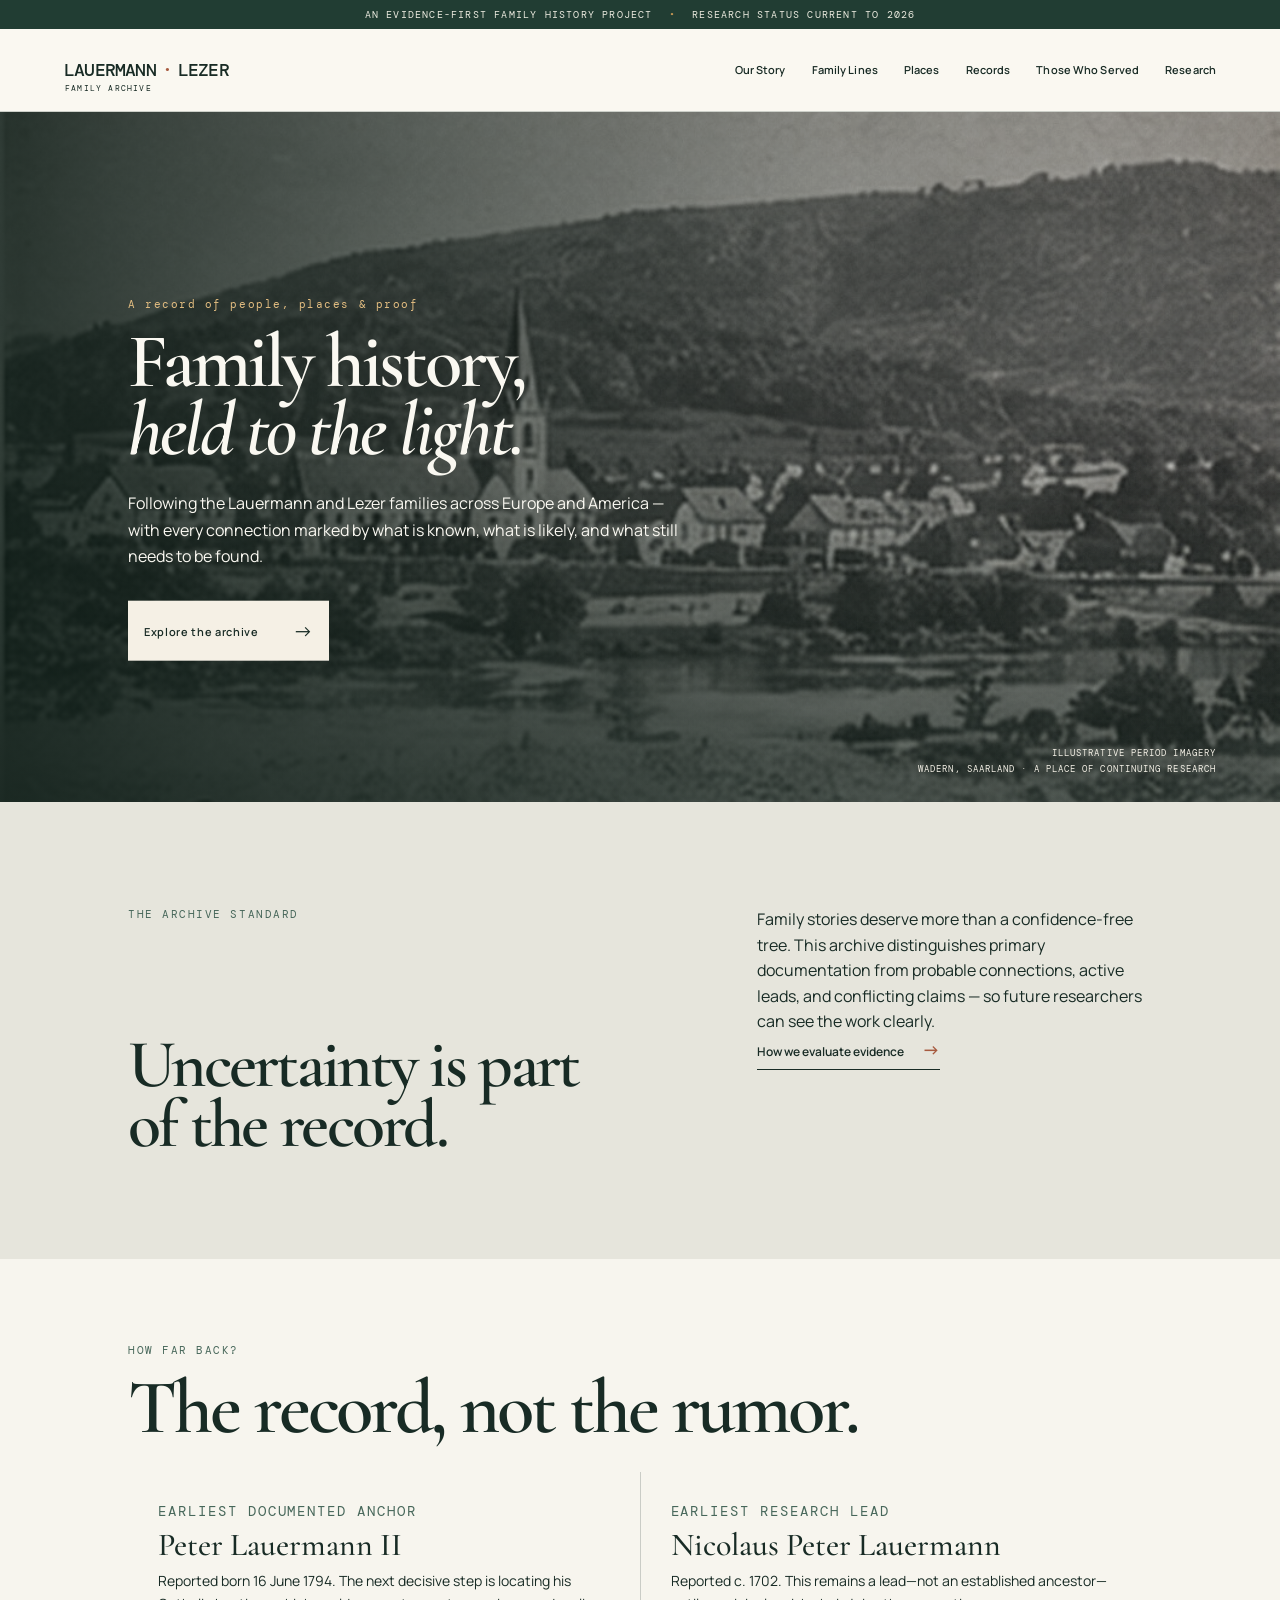
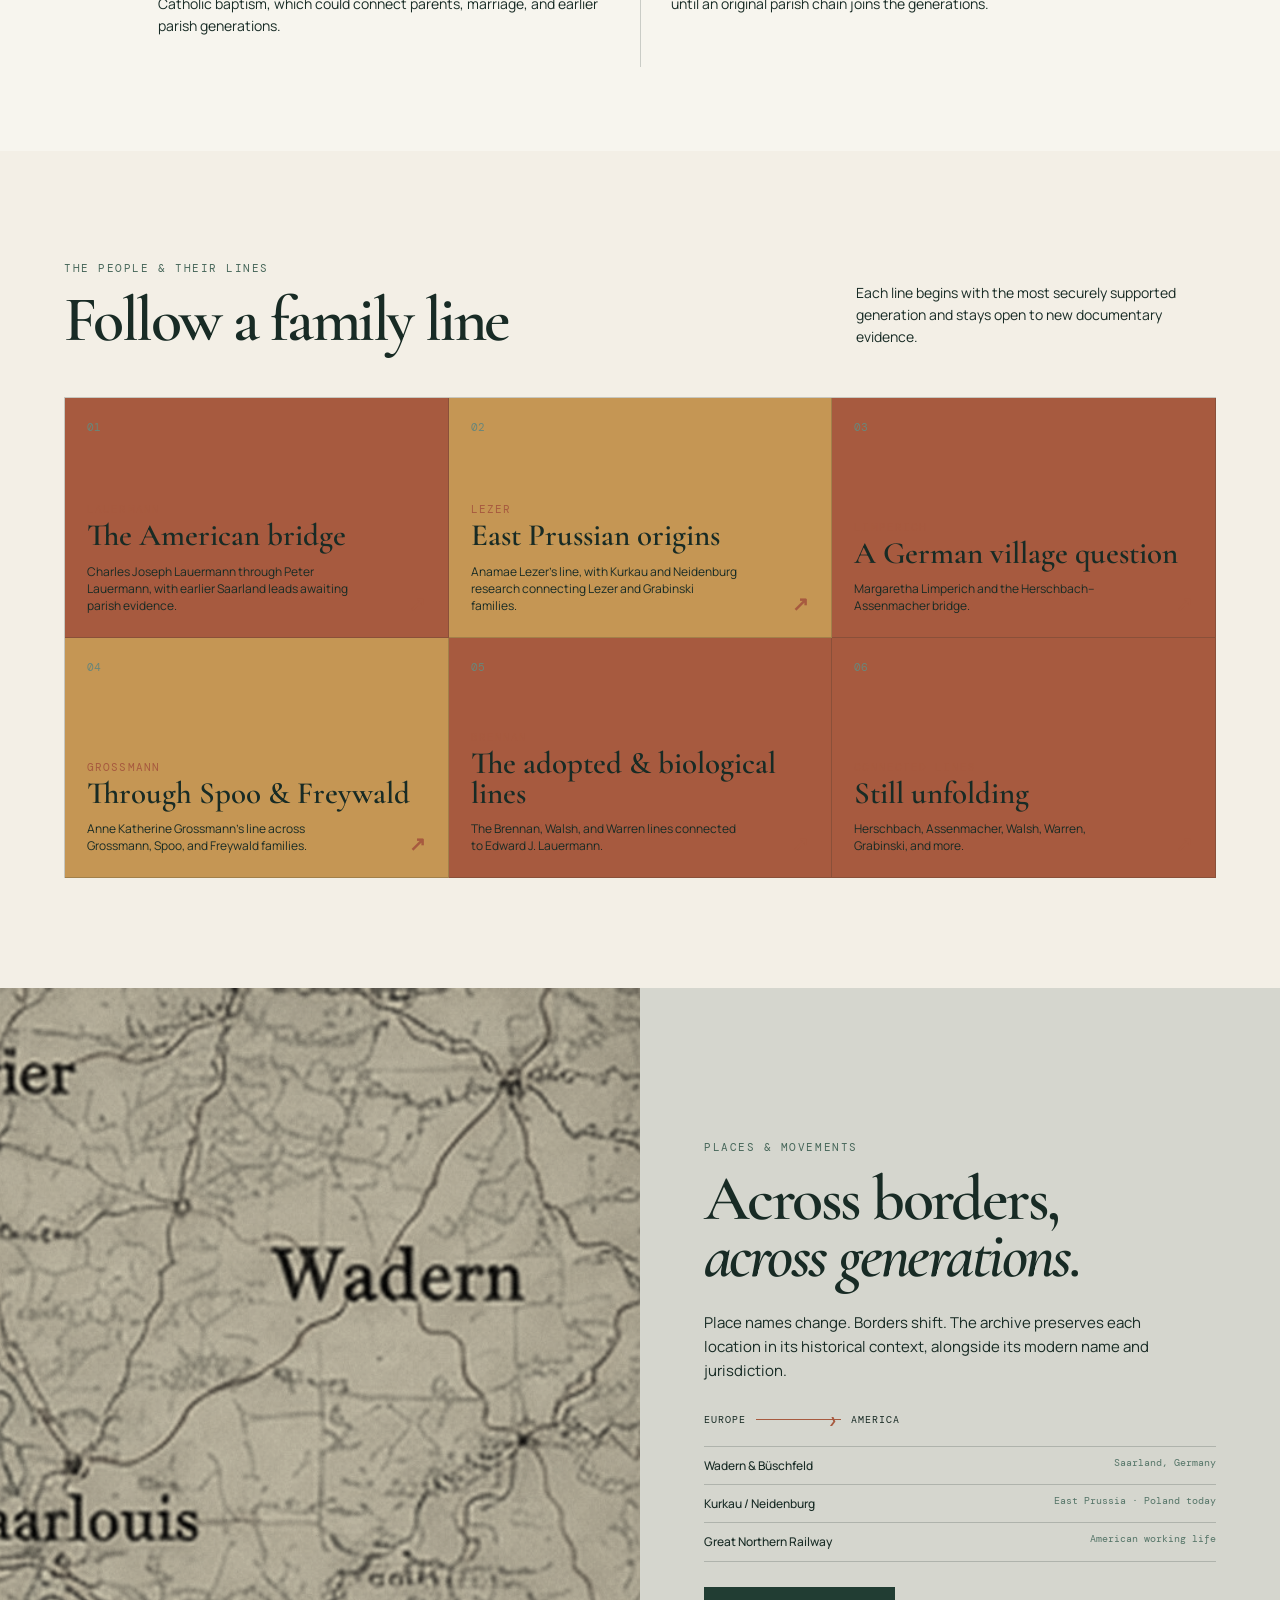
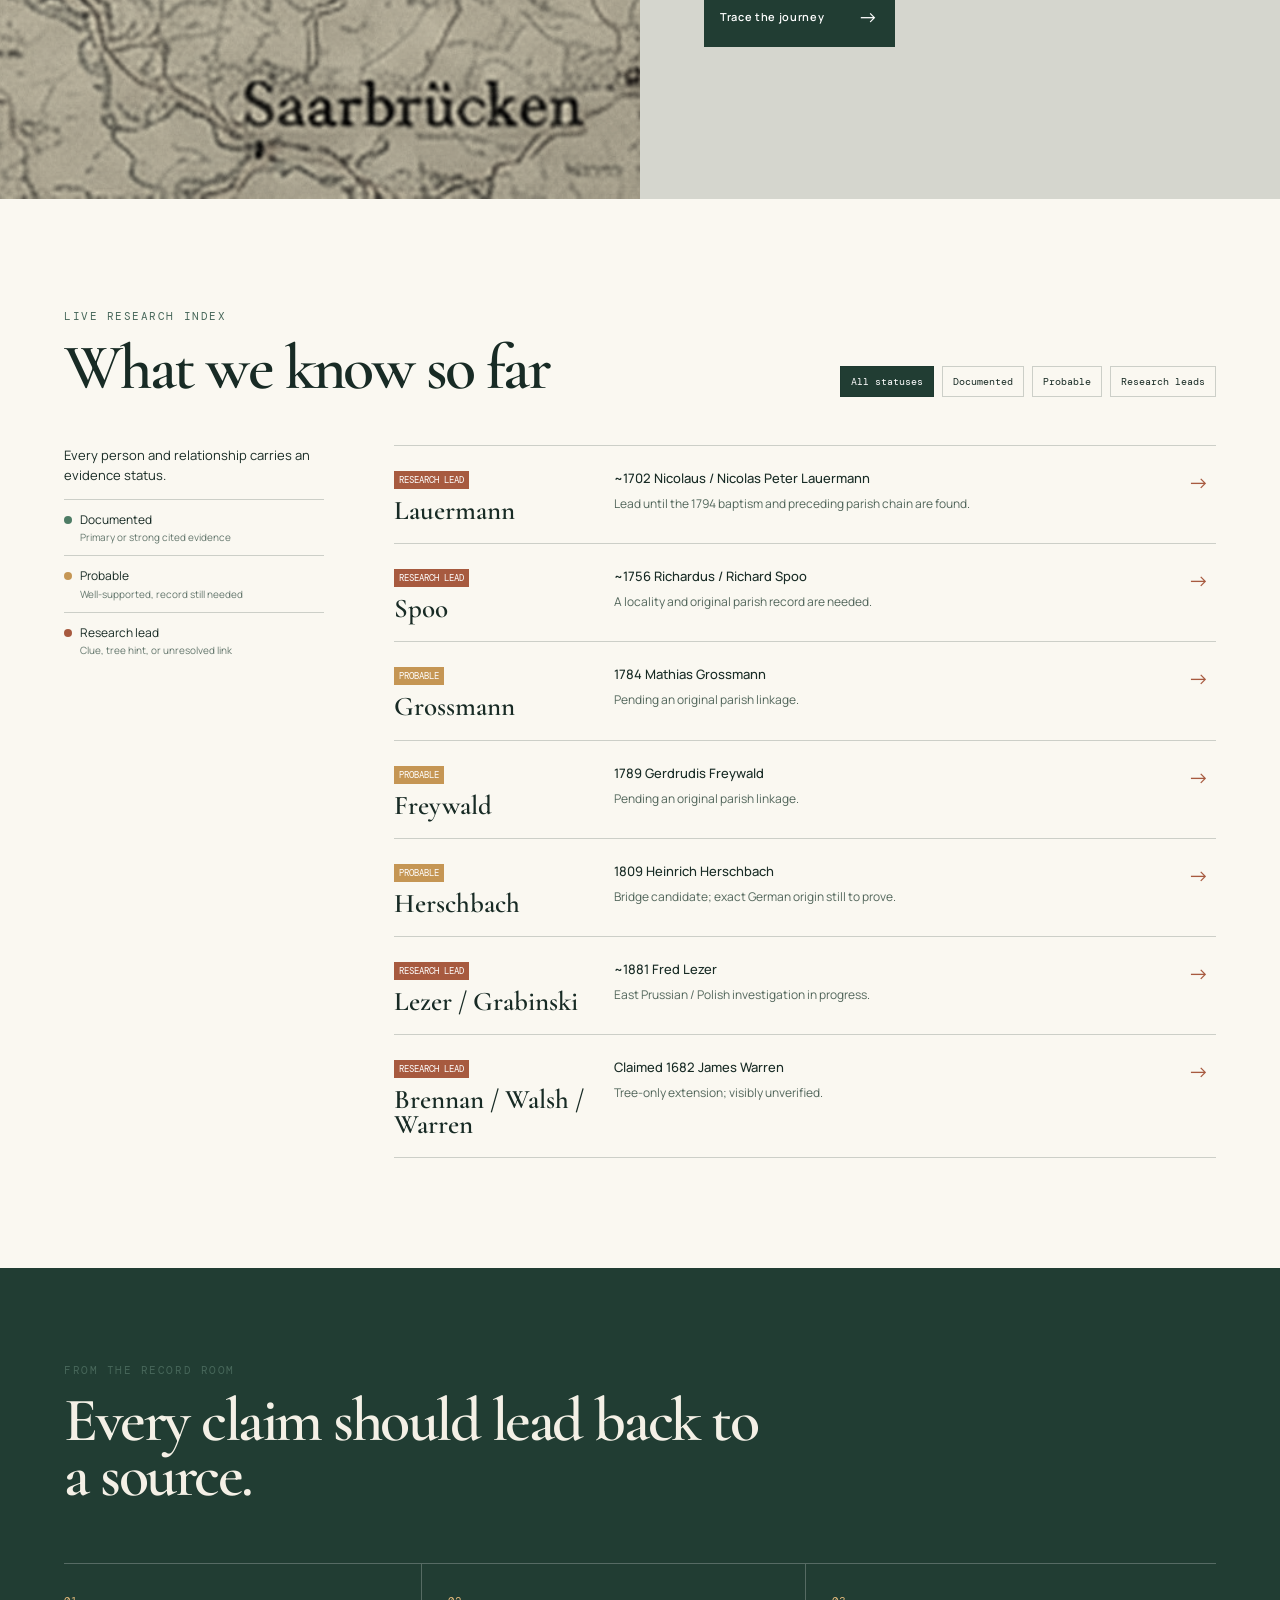
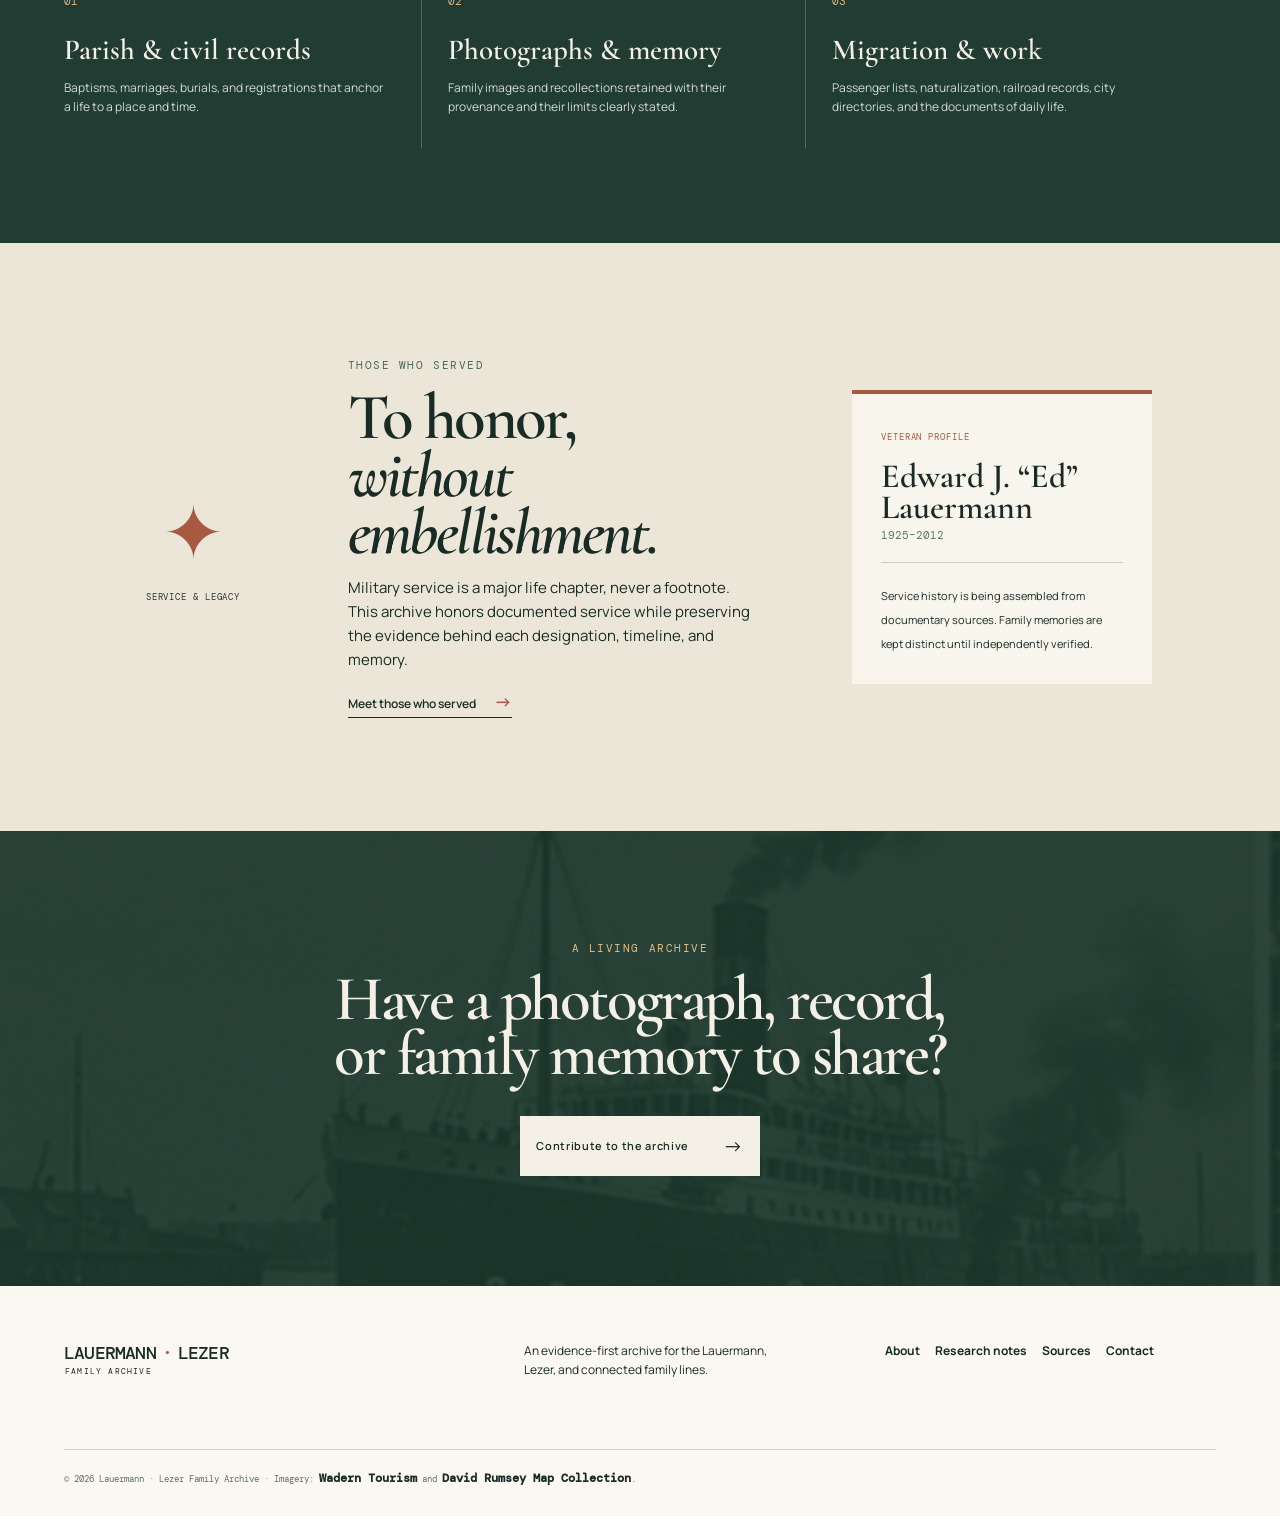
==== commit 365c2c37: "Update index.html" ====
--- a/index.html
+++ b/index.html
@@ -23,7 +23,10 @@
       .place-list strong, .research-table strong { font-weight: 500; }
       .status-key > p, .section-head > p, .journey-copy > p:not(.eyebrow), .service > div > p:not(.eyebrow) { font-weight: 400; }
     </style>
-  </head>
+      <style>
+      .anchors{padding:84px 10vw;background:#f7f5ee}.anchors-grid{display:grid;grid-template-columns:1fr 1fr;gap:1px;margin-top:30px;background:rgba(24,43,37,.2)}.anchor-card{padding:30px;background:#f7f5ee}.anchor-card h3{font:500 32px/.95 'Cormorant Garamond',Georgia,serif;margin:10px 0}.anchor-card p{max-width:440px;font-size:14px;margin:0}.priority{padding:84px 10vw;display:grid;grid-template-columns:1fr 1fr;gap:8vw;background:#e5e6df}.priority h2{font-size:58px}.priority ol{list-style:none;padding:0;margin:0;border-top:1px solid var(--line)}.priority li{padding:15px 0;border-bottom:1px solid var(--line);font-size:14px}.priority li b{display:block;font:10px 'DM Mono',monospace;letter-spacing:.1em;color:var(--rust);margin-bottom:3px}@media(max-width:760px){.anchors,.priority{padding:70px 7vw}.anchors-grid,.priority{grid-template-columns:1fr}.priority h2{font-size:50px}}
+    </style>
+</head>
   <body>
     <div class="announcement">AN EVIDENCE-FIRST FAMILY HISTORY PROJECT <span>•</span> RESEARCH STATUS CURRENT TO 2026</div>
     <header class="site-header">
@@ -39,7 +42,8 @@
         <div class="hero-caption">ILLUSTRATIVE PERIOD IMAGERY<br />WADERN, SAARLAND · A PLACE OF CONTINUING RESEARCH</div>
       </section>
       <section class="proof-band" id="story"><p class="eyebrow">THE ARCHIVE STANDARD</p><h2>Uncertainty is part<br />of the record.</h2><p>Family stories deserve more than a confidence-free tree. This archive distinguishes primary documentation from probable connections, active leads, and conflicting claims — so future researchers can see the work clearly.</p><a href="#research" class="text-link">How we evaluate evidence <span>→</span></a></section>
-      <section class="lines section" id="families"><div class="section-head"><div><p class="eyebrow">THE PEOPLE & THEIR LINES</p><h2>Follow a family line</h2></div><p>Each line begins with the most securely supported generation and stays open to new documentary evidence.</p></div><div class="family-grid" id="familyGrid"></div></section>
+            <section class="anchors"><p class="eyebrow">HOW FAR BACK?</p><h2>The record, not the rumor.</h2><div class="anchors-grid"><article class="anchor-card"><p class="eyebrow">EARLIEST DOCUMENTED ANCHOR</p><h3>Peter Lauermann II</h3><p>Reported born 16 June 1794. The next decisive step is locating his Catholic baptism, which could connect parents, marriage, and earlier parish generations.</p></article><article class="anchor-card"><p class="eyebrow">EARLIEST RESEARCH LEAD</p><h3>Nicolaus Peter Lauermann</h3><p>Reported c. 1702. This remains a lead—not an established ancestor—until an original parish chain joins the generations.</p></article></div></section>
+<section class="lines section" id="families"><div class="section-head"><div><p class="eyebrow">THE PEOPLE & THEIR LINES</p><h2>Follow a family line</h2></div><p>Each line begins with the most securely supported generation and stays open to new documentary evidence.</p></div><div class="family-grid" id="familyGrid"></div></section>
       <section class="journey" id="journey"><div class="map-image"><img src="[data-uri]" alt="Illustrative period map detail for the East Prussia chapter" /><div class="map-wash"></div></div><div class="journey-copy"><p class="eyebrow">PLACES & MOVEMENTS</p><h2>Across borders,<br /><em>across generations.</em></h2><p>Place names change. Borders shift. The archive preserves each location in its historical context, alongside its modern name and jurisdiction.</p><div class="route"><span>EUROPE</span><i></i><span>AMERICA</span></div><div class="place-list"><div><strong>Wadern & Büschfeld</strong><small>Saarland, Germany</small></div><div><strong>Kurkau / Neidenburg</strong><small>East Prussia · Poland today</small></div><div><strong>Great Northern Railway</strong><small>American working life</small></div></div><a href="#records" class="button dark">Trace the journey <b>→</b></a></div></section>
       <section class="research section" id="research"><div class="section-head"><div><p class="eyebrow">LIVE RESEARCH INDEX</p><h2>What we know so far</h2></div><div class="filters" role="group" aria-label="Evidence filter"><button class="active" data-filter="all">All statuses</button><button data-filter="documented">Documented</button><button data-filter="probable">Probable</button><button data-filter="lead">Research leads</button></div></div><div class="research-layout"><div class="status-key"><p>Every person and relationship carries an evidence status.</p><div><b class="dot documented"></b> Documented <span>Primary or strong cited evidence</span></div><div><b class="dot probable"></b> Probable <span>Well-supported, record still needed</span></div><div><b class="dot lead"></b> Research lead <span>Clue, tree hint, or unresolved link</span></div></div><div class="research-table" id="researchTable"></div></div></section>
       <section class="records" id="records"><div><p class="eyebrow">FROM THE RECORD ROOM</p><h2>Every claim should lead back to a source.</h2></div><div class="record-cards"><article><span>01</span><h3>Parish & civil records</h3><p>Baptisms, marriages, burials, and registrations that anchor a life to a place and time.</p></article><article><span>02</span><h3>Photographs & memory</h3><p>Family images and recollections retained with their provenance and their limits clearly stated.</p></article><article><span>03</span><h3>Migration & work</h3><p>Passenger lists, naturalization, railroad records, city directories, and the documents of daily life.</p></article></div></section>
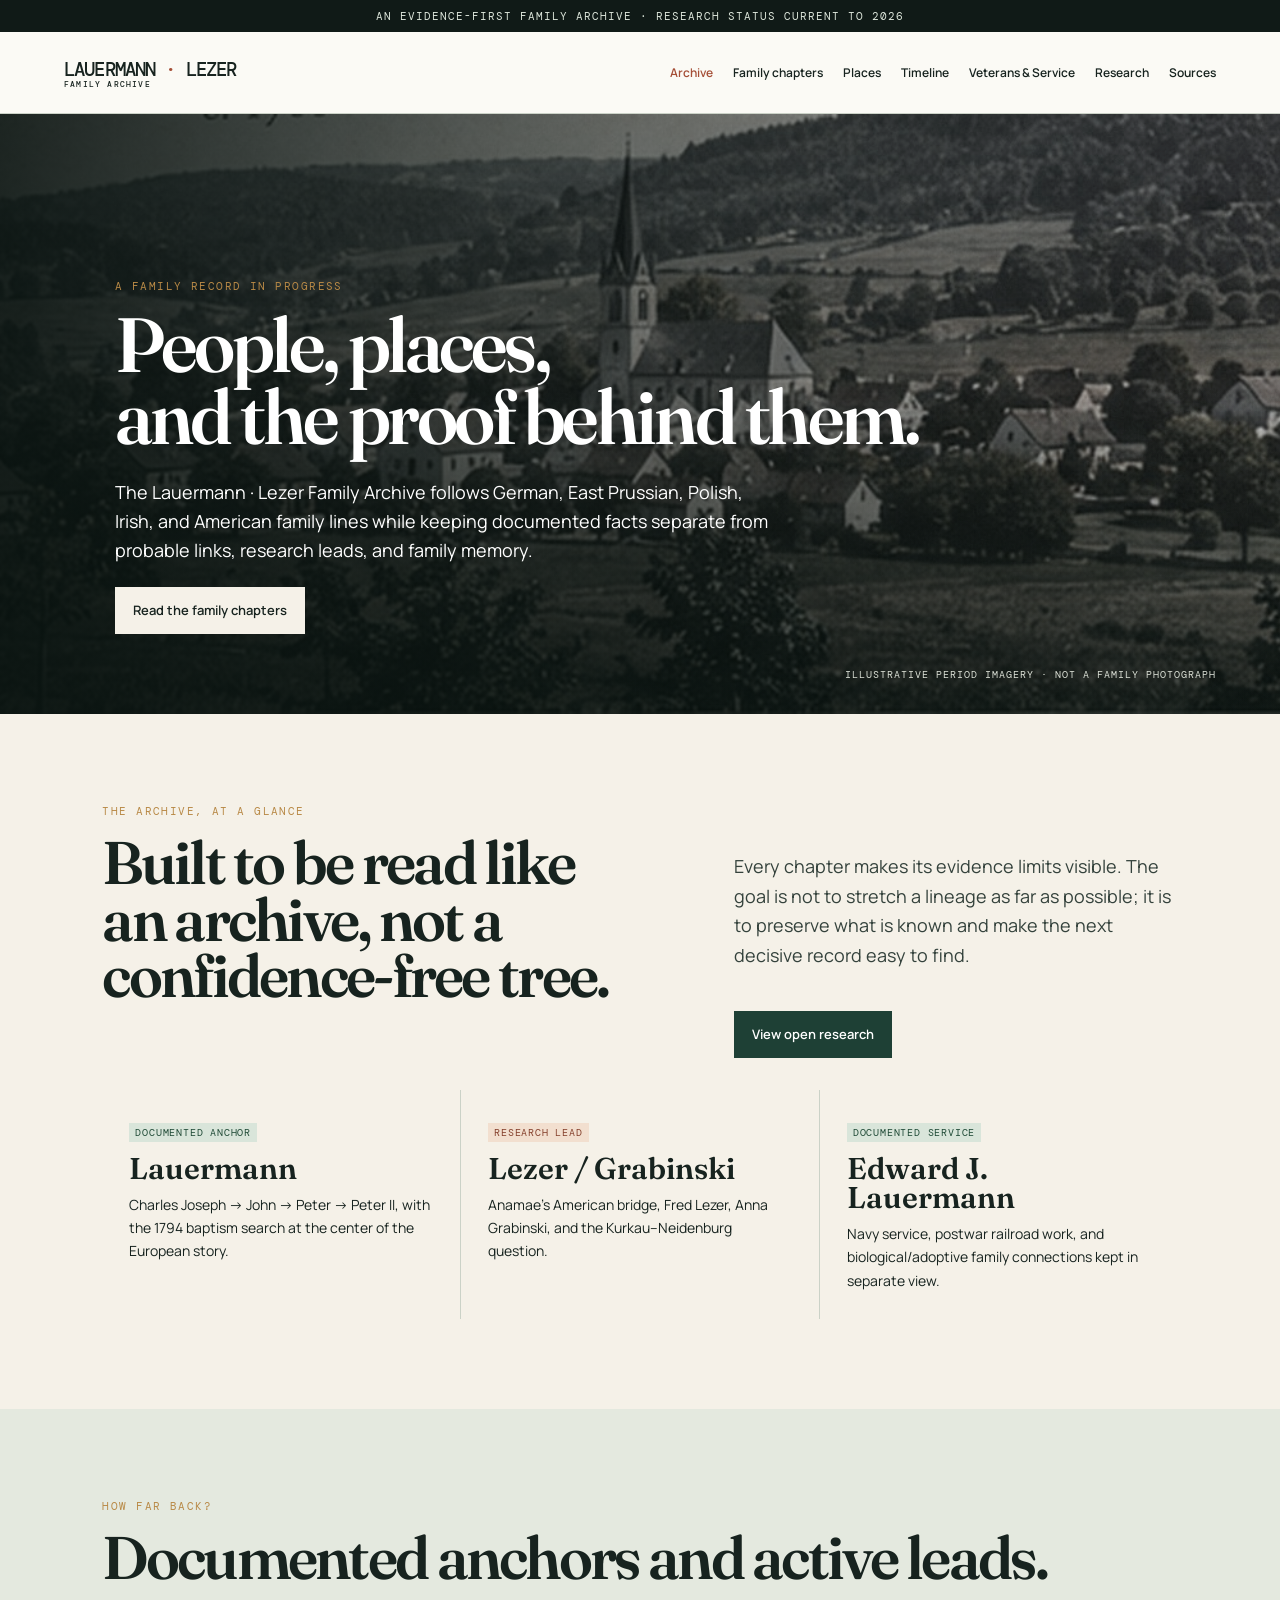
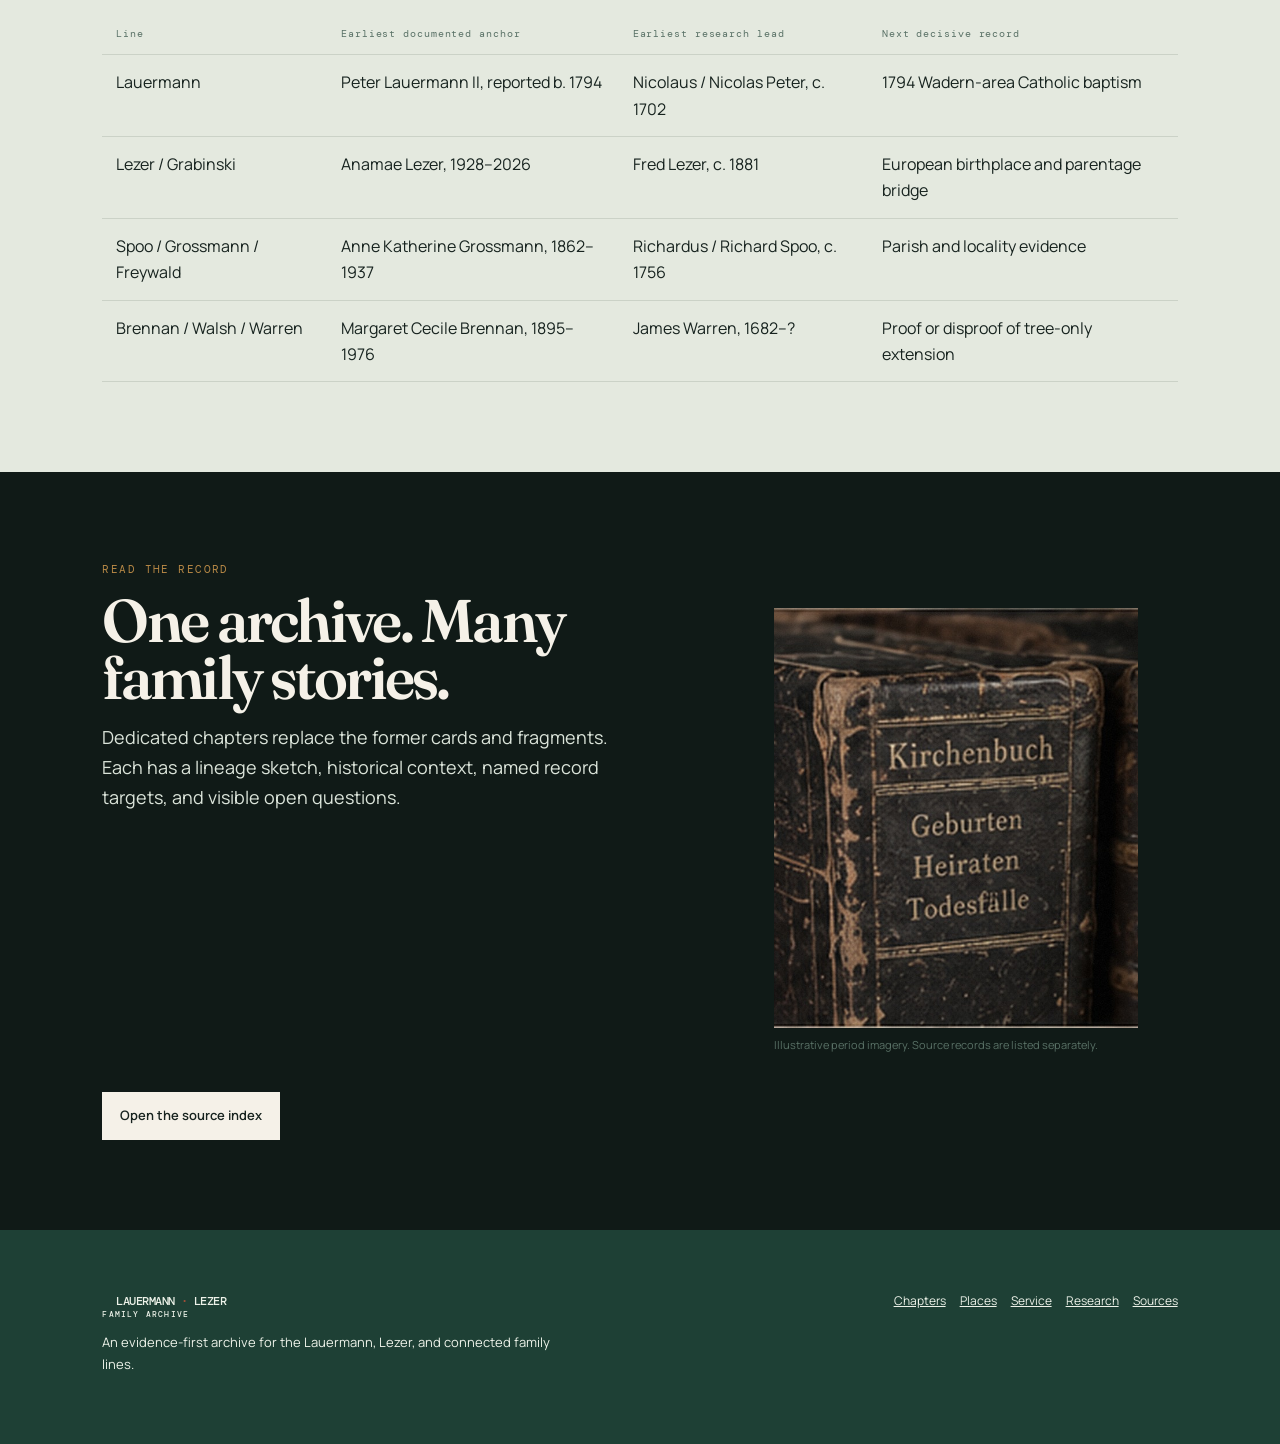
==== commit 71f8c459: "Build multi-page family archive" ====
--- a/index.html
+++ b/index.html
@@ -1,81 +1,6 @@
-<!doctype html>
-<html lang="en">
-  <head>
-    <meta charset="UTF-8" />
-    <meta name="viewport" content="width=device-width, initial-scale=1.0" />
-    <meta name="description" content="An evidence-first family archive for the Lauermann and Lezer lines." />
-    <title>Lauermann · Lezer | Family Archive</title>
-    <link rel="preconnect" href="https://fonts.googleapis.com" />
-    <link rel="preconnect" href="https://fonts.gstatic.com" crossorigin />
-    <link href="https://fonts.googleapis.com/css2?family=Cormorant+Garamond:ital,wght@0,500;0,600;0,700;1,600&family=DM+Mono:wght@400;500&family=Manrope:wght@400;500;600;700&display=swap" rel="stylesheet" />
-    <style>
-:root{--ink:#182b25;--forest:#213d33;--cream:#f3efe6;--paper:#e8e5da;--rust:#a75a3f;--gold:#c59654;--line:rgba(24,43,37,.2)}*{box-sizing:border-box}html{scroll-behavior:smooth}body{margin:0;background:var(--cream);color:var(--ink);font-family:Manrope,Arial,sans-serif;font-size:15px;line-height:1.6}.announcement{padding:8px 5vw;background:var(--forest);color:#ebeadf;font:10px 'DM Mono',monospace;letter-spacing:.12em;text-align:center}.announcement span{color:var(--gold);margin:0 9px}.site-header{height:83px;padding:0 5vw;display:flex;align-items:center;justify-content:space-between;background:#faf8f1;border-bottom:1px solid var(--line);position:relative;z-index:4}.brand{color:var(--ink);text-decoration:none;display:flex;align-items:center;gap:6px;font:700 20px 'DM Mono',monospace;letter-spacing:-.08em;position:relative}.brand i{color:var(--rust);font-style:normal}.brand small{position:absolute;left:1px;top:26px;letter-spacing:.14em;font:8px 'DM Mono',monospace;white-space:nowrap}nav{display:flex;gap:26px}nav a,footer a{color:var(--ink);text-decoration:none;font-size:12px;font-weight:700}.menu{display:none;border:0;background:none;font:11px 'DM Mono';letter-spacing:.1em}.hero{height:690px;position:relative;overflow:hidden;background:var(--forest)}.hero>img{width:100%;height:100%;object-fit:cover;filter:saturate(.45) contrast(.9)}.hero-shade{position:absolute;inset:0;background:linear-gradient(90deg,rgba(14,29,23,.83),rgba(14,29,23,.23) 65%,rgba(14,29,23,.1)),linear-gradient(0deg,rgba(14,29,23,.55),transparent 50%)}.hero-copy{color:#faf8f1;position:absolute;left:10vw;top:50%;transform:translateY(-44%);max-width:650px}.eyebrow{font:11px 'DM Mono',monospace;letter-spacing:.14em;font-weight:500;color:#47675a;margin:0 0 17px}.eyebrow.light{color:#e4be81}.hero h1,h2{font:600 clamp(48px,6vw,90px)/.88 'Cormorant Garamond',Georgia,serif;letter-spacing:-.04em;margin:0}.hero h1 em,h2 em{font-weight:600}.intro{font-size:16px;max-width:550px;line-height:1.65;margin:27px 0 32px}.button{display:inline-flex;align-items:center;gap:34px;padding:14px 16px;text-decoration:none;font-size:11px;font-weight:700;letter-spacing:.06em}.button b{font-size:20px;font-weight:400}.cream{background:#f5f0e5;color:var(--ink)}.dark{background:var(--forest);color:#fff;margin-top:25px}.hero-caption{position:absolute;right:5vw;bottom:25px;color:#f4f0e6;font:9px/1.7 'DM Mono';letter-spacing:.12em;text-align:right}.proof-band{padding:105px 10vw;display:grid;grid-template-columns:1.3fr 1fr;column-gap:9vw;background:#e6e5dc}.proof-band .eyebrow{grid-column:1}.proof-band h2{font-size:clamp(45px,5.3vw,76px);grid-column:1;grid-row:2/5}.proof-band>p:not(.eyebrow){align-self:end;margin:0;font-size:16px}.text-link{color:var(--ink);text-decoration:none;font-size:12px;font-weight:700;border-bottom:1px solid var(--ink);padding-bottom:5px;justify-self:start}.text-link span{color:var(--rust);font-size:18px;margin-left:16px}.section{padding:110px 5vw}.section-head{display:flex;justify-content:space-between;align-items:end;margin-bottom:48px}.section-head h2{font-size:64px}.section-head>p{max-width:360px;font-size:14px;margin:0}.family-grid{display:grid;grid-template-columns:repeat(3,1fr);border-top:1px solid var(--line);border-left:1px solid var(--line)}.family-card{min-height:240px;padding:22px;position:relative;border-right:1px solid var(--line);border-bottom:1px solid var(--line);display:flex;flex-direction:column;justify-content:space-between;transition:.25s}.family-card:hover{background:var(--forest);color:#fff;transform:translateY(-4px)}.family-card>span{font:11px 'DM Mono';color:#6a8679}.family-card>div p{margin:0 0 5px;font:11px 'DM Mono';letter-spacing:.1em;color:var(--rust)}.family-card h3{font:600 31px/.95 'Cormorant Garamond';margin:0 0 12px}.family-card small{font-size:12px;line-height:1.45;display:block;max-width:270px}.family-card>b{position:absolute;right:22px;bottom:17px;color:var(--rust);font-size:20px}.journey{background:#d5d6ce;display:grid;grid-template-columns:1fr 1fr;min-height:675px}.map-image{position:relative;overflow:hidden}.map-image img{width:100%;height:100%;object-fit:cover;filter:sepia(.65) saturate(.55) contrast(1.05)}.map-wash{position:absolute;inset:0;background:rgba(35,62,50,.2);mix-blend-mode:multiply}.journey-copy{padding:110px 10%;align-self:center}.journey h2{font-size:64px}.journey-copy>p:not(.eyebrow){max-width:460px;font-size:15px;margin:27px 0}.route{display:flex;align-items:center;gap:10px;font:10px 'DM Mono';letter-spacing:.1em;margin-top:30px}.route i{height:1px;background:var(--rust);width:85px;position:relative}.route i:after{content:'›';position:absolute;right:0;top:-13px;color:var(--rust);font-size:23px}.place-list{border-top:1px solid var(--line);margin-top:20px}.place-list div{padding:9px 0;border-bottom:1px solid var(--line);display:flex;justify-content:space-between}.place-list strong{font-size:12px}.place-list small{font:10px 'DM Mono';color:#557568}.research{background:#faf8f1}.filters{display:flex;gap:8px}.filters button{border:1px solid var(--line);background:transparent;padding:8px 10px;font:10px 'DM Mono';color:var(--ink);cursor:pointer}.filters .active{background:var(--forest);color:#fff}.research-layout{display:grid;grid-template-columns:260px 1fr;gap:70px}.status-key{font-size:12px}.status-key>p{font-size:13px;margin-top:0}.status-key>div{border-top:1px solid var(--line);padding:10px 0;display:grid;grid-template-columns:16px auto}.status-key span{grid-column:2;color:#64776d;font-size:10px}.dot{width:8px;height:8px;border-radius:50%;margin-top:6px}.documented{background:#4d7c65}.probable{background:var(--gold)}.lead{background:var(--rust)}.research-table{border-top:1px solid var(--line)}.research-table article{padding:20px 0;display:grid;grid-template-columns:200px 1fr 28px;gap:20px;border-bottom:1px solid var(--line)}.status{font:9px 'DM Mono';padding:3px 5px;color:#fff;background:var(--rust)}.status.probable{background:var(--gold)}.research-table h3{font:600 27px/.9 'Cormorant Garamond';margin:9px 0 0}.research-table strong{font-size:13px}.research-table p{font-size:12px;color:#52665b;margin:4px 0}.research-table a{color:var(--rust);font-size:21px;text-decoration:none}.records{padding:95px 5vw;background:var(--forest);color:#f4f0e6}.records h2{font-size:62px;max-width:700px}.record-cards{display:grid;grid-template-columns:repeat(3,1fr);margin-top:60px;border-top:1px solid rgba(255,255,255,.24)}.record-cards article{padding:24px 32px 20px 0;margin-right:26px;border-right:1px solid rgba(255,255,255,.24)}.record-cards article:last-child{border:0}.record-cards span{color:#deb679;font:11px 'DM Mono'}.record-cards h3{font:600 29px 'Cormorant Garamond';margin:20px 0 5px}.record-cards p{font-size:12px;line-height:1.55;color:#d2dad4}.service{padding:115px 10vw;display:grid;grid-template-columns:130px 1fr 300px;gap:7vw;align-items:center;background:#ece6d9}.service-mark{color:var(--rust);font-size:75px;text-align:center}.service-mark small{display:block;font:9px 'DM Mono';letter-spacing:.1em;color:var(--forest);white-space:nowrap}.service h2{font-size:65px}.service>div>p:not(.eyebrow){max-width:480px;font-size:15px}.service aside{background:#f8f5ec;padding:29px;border-top:4px solid var(--rust)}.badge{font:9px 'DM Mono';letter-spacing:.1em;color:var(--rust)}.service aside h3{font:600 34px/.9 'Cormorant Garamond';margin:15px 0 4px}.service aside p{font:11px 'DM Mono';margin:0;color:#5d7569}.service aside hr{border:0;border-top:1px solid var(--line);margin:20px 0}.service aside small{font-size:11px;line-height:1.5}.newsletter{text-align:center;padding:110px 20px;background:linear-gradient(rgba(26,54,44,.91),rgba(26,54,44,.91)),url('[data-uri]') center/cover;color:#f5f0e5}.newsletter .eyebrow{color:#e4be81}.newsletter h2{font-size:63px;margin-bottom:33px}footer{padding:55px 5vw 30px;display:grid;grid-template-columns:1.3fr 1fr 1fr;gap:30px;align-items:start;background:#faf8f1}footer>p{font-size:12px;margin:0;max-width:250px}footer>div{display:flex;gap:15px;flex-wrap:wrap}footer>small{grid-column:1/4;margin-top:40px;padding-top:20px;border-top:1px solid var(--line);font:9px 'DM Mono';color:#5e7167}
-@media(max-width:760px){.site-header{height:72px}.brand{font-size:16px}nav{display:none;position:absolute;top:72px;left:0;right:0;background:#faf8f1;padding:22px 5vw;flex-direction:column;border-top:1px solid var(--line)}.nav-open nav{display:flex}.menu{display:block}.hero{height:620px}.hero-copy{left:7vw;right:7vw}.hero h1{font-size:55px}.proof-band{display:block;padding:75px 7vw}.proof-band h2{margin-bottom:30px}.proof-band>p:not(.eyebrow){margin-bottom:24px}.section{padding:75px 7vw}.section-head{display:block}.section-head h2{font-size:52px;margin-bottom:20px}.family-grid{grid-template-columns:1fr}.family-card{min-height:190px}.journey{grid-template-columns:1fr}.map-image{height:340px}.journey-copy{padding:75px 7vw}.journey h2{font-size:53px}.research-layout{grid-template-columns:1fr;gap:35px}.research-table article{grid-template-columns:1fr 20px;gap:10px}.research-table article>div:nth-child(2){grid-column:1}.research-table a{grid-column:2;grid-row:1}.filters{margin-top:20px;flex-wrap:wrap}.records{padding:75px 7vw}.records h2{font-size:50px}.record-cards{grid-template-columns:1fr}.record-cards article{border-right:0;border-bottom:1px solid rgba(255,255,255,.24);margin:0;padding:24px 0}.service{padding:75px 7vw;grid-template-columns:1fr;gap:30px}.service-mark{text-align:left}.service h2{font-size:53px}.newsletter{padding:80px 7vw}.newsletter h2{font-size:49px}footer{padding:45px 7vw 25px;grid-template-columns:1fr}footer>small{grid-column:1;margin-top:10px}.announcement{font-size:8px}.hero-caption{display:none}}
-
-    </style>
-    <style>
-      /* Editorial refinement: let the archive breathe. */
-      .brand { font: 500 18px 'DM Mono', monospace; letter-spacing: -.045em; }
-      .brand small { font-size: 7.5px; font-weight: 400; letter-spacing: .16em; }
-      nav a { font-size: 11px; font-weight: 600; letter-spacing: .01em; }
-      .announcement, .eyebrow, .hero-caption { font-weight: 400; }
-      .button, .text-link { font-weight: 600; }
-      .place-list strong, .research-table strong { font-weight: 500; }
-      .status-key > p, .section-head > p, .journey-copy > p:not(.eyebrow), .service > div > p:not(.eyebrow) { font-weight: 400; }
-    </style>
-      <style>
-      .anchors{padding:84px 10vw;background:#f7f5ee}.anchors-grid{display:grid;grid-template-columns:1fr 1fr;gap:1px;margin-top:30px;background:rgba(24,43,37,.2)}.anchor-card{padding:30px;background:#f7f5ee}.anchor-card h3{font:500 32px/.95 'Cormorant Garamond',Georgia,serif;margin:10px 0}.anchor-card p{max-width:440px;font-size:14px;margin:0}.priority{padding:84px 10vw;display:grid;grid-template-columns:1fr 1fr;gap:8vw;background:#e5e6df}.priority h2{font-size:58px}.priority ol{list-style:none;padding:0;margin:0;border-top:1px solid var(--line)}.priority li{padding:15px 0;border-bottom:1px solid var(--line);font-size:14px}.priority li b{display:block;font:10px 'DM Mono',monospace;letter-spacing:.1em;color:var(--rust);margin-bottom:3px}@media(max-width:760px){.anchors,.priority{padding:70px 7vw}.anchors-grid,.priority{grid-template-columns:1fr}.priority h2{font-size:50px}}
-    </style>
-</head>
-  <body>
-    <div class="announcement">AN EVIDENCE-FIRST FAMILY HISTORY PROJECT <span>•</span> RESEARCH STATUS CURRENT TO 2026</div>
-    <header class="site-header">
-      <a class="brand" href="#top"><span>LAUERMANN</span><i>·</i><span>LEZER</span><small>FAMILY ARCHIVE</small></a>
-      <button class="menu" aria-label="Open navigation" aria-expanded="false">MENU</button>
-      <nav><a href="#story">Our Story</a><a href="#families">Family Lines</a><a href="#journey">Places</a><a href="#records">Records</a><a href="#service">Those Who Served</a><a href="#research">Research</a></nav>
-    </header>
-    <main id="top">
-      <section class="hero">
-        <img src="[data-uri]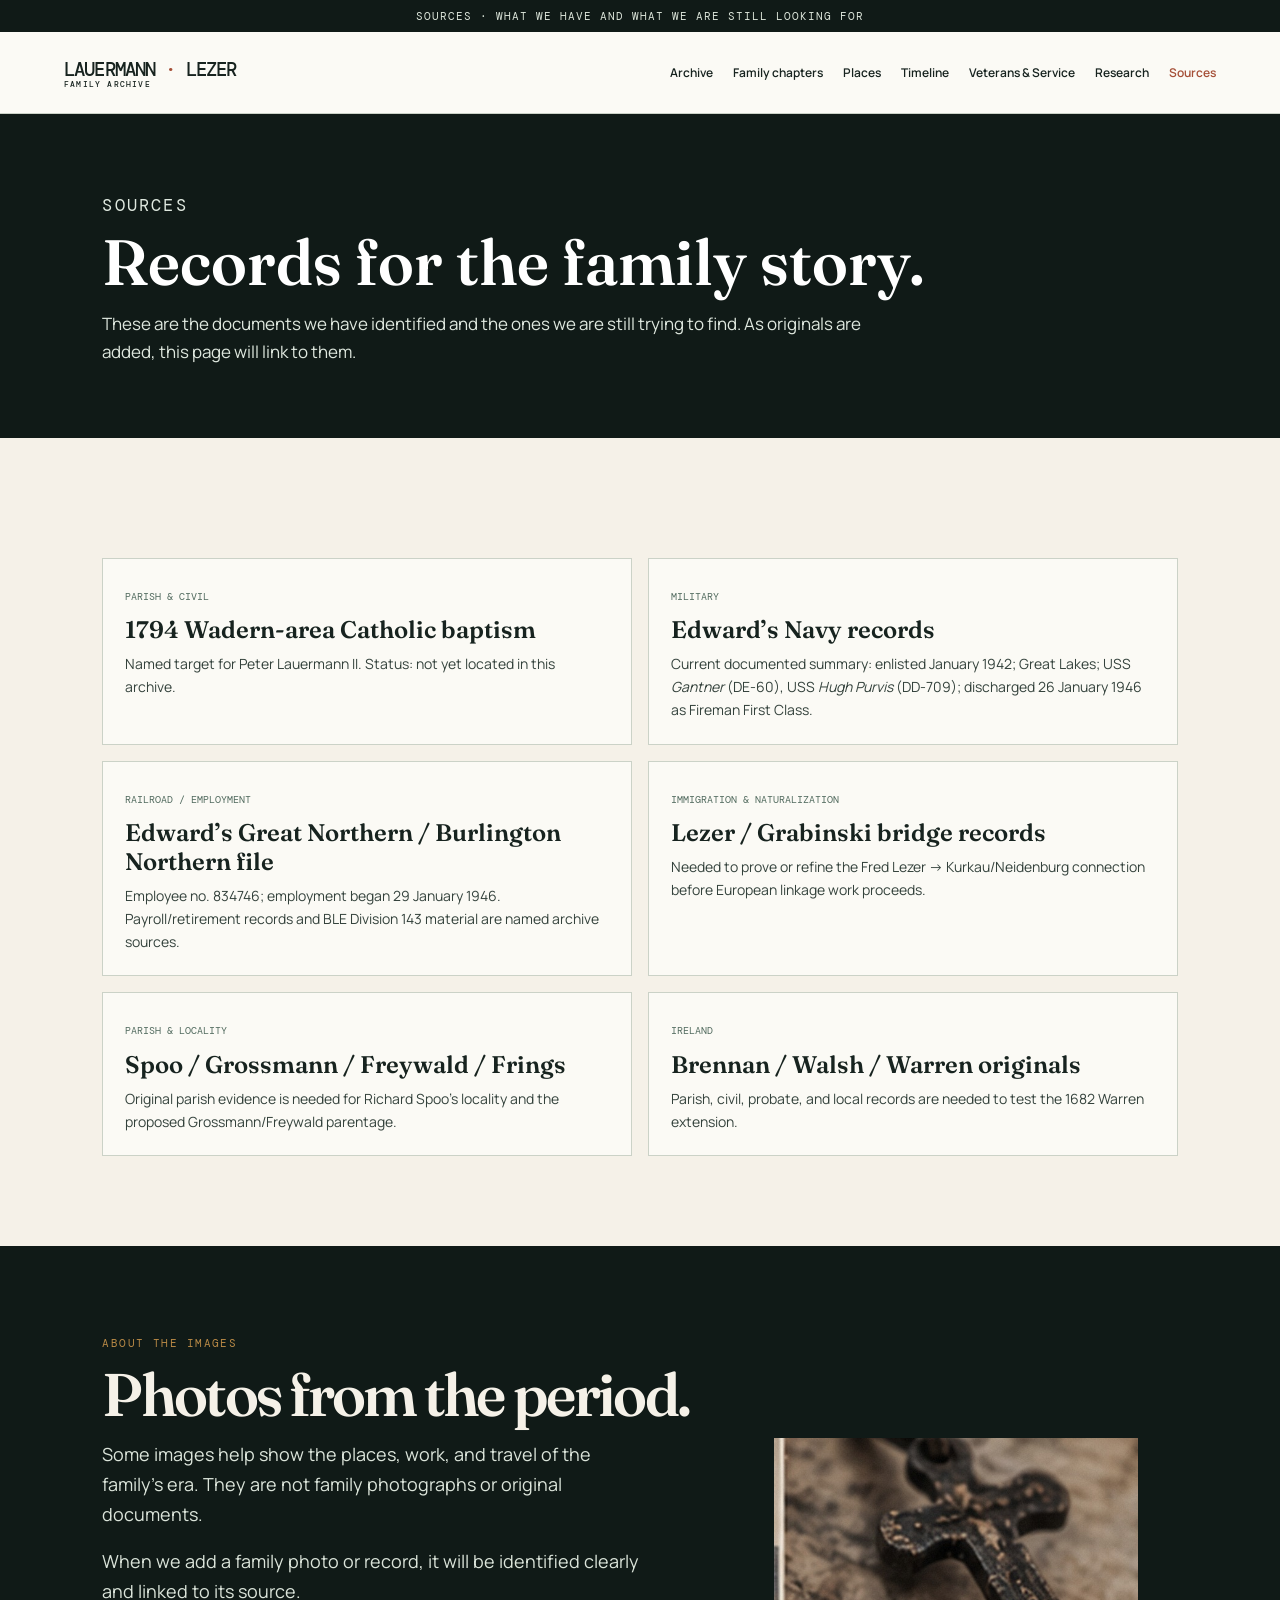
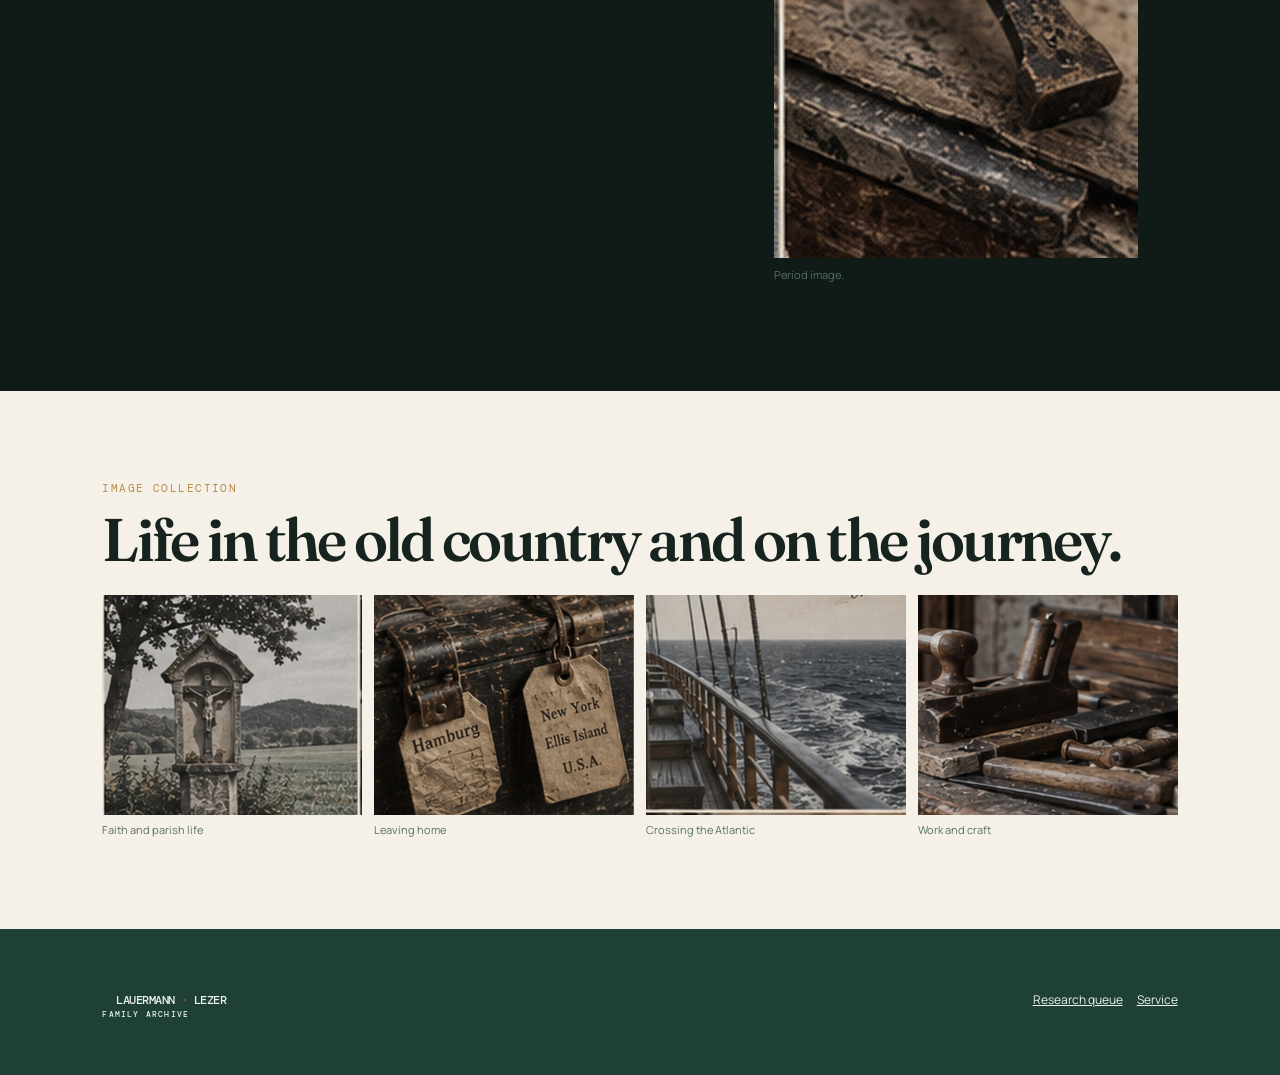
==== commit f8161daa: "Publish clean archive pages and improved family stories" ====
--- a/index.html
+++ b/index.html
@@ -1,6 +1 @@
-<!doctype html><html lang="en"><head><meta charset="utf-8"><meta name="viewport" content="width=device-width,initial-scale=1"><meta name="description" content="An evidence-first archive for Lauermann, Lezer, and connected family lines."><title>Lauermann · Lezer Family Archive</title><link rel="stylesheet" href="styles.css"></head><body>
-<div class="announcement">AN EVIDENCE-FIRST FAMILY ARCHIVE · RESEARCH STATUS CURRENT TO 2026</div><header class="site-header"><a class="brand" href="index.html">LAUERMANN <b>·</b> LEZER<small>FAMILY ARCHIVE</small></a><button class="menu">MENU</button><nav><a aria-current="page" href="index.html">Archive</a><a href="families.html">Family chapters</a><a href="places.html">Places</a><a href="timeline.html">Timeline</a><a href="service.html">Veterans & Service</a><a href="research.html">Research</a><a href="records.html">Sources</a></nav></header>
-<main><section class="hero"><img src="01_saarland_village_landscape.jpg" alt="Illustrative rural Saarland landscape"><div class="hero-copy"><p class="kicker">A FAMILY RECORD IN PROGRESS</p><h1>People, places,<br>and the proof behind them.</h1><p class="intro">The Lauermann · Lezer Family Archive follows German, East Prussian, Polish, Irish, and American family lines while keeping documented facts separate from probable links, research leads, and family memory.</p><a class="btn light" href="families.html">Read the family chapters</a></div><p class="hero-caption">ILLUSTRATIVE PERIOD IMAGERY · NOT A FAMILY PHOTOGRAPH</p></section>
-<section class="section"><p class="kicker">THE ARCHIVE, AT A GLANCE</p><div class="split"><div><h2>Built to be read like an archive, not a confidence-free tree.</h2></div><div><p class="lede">Every chapter makes its evidence limits visible. The goal is not to stretch a lineage as far as possible; it is to preserve what is known and make the next decisive record easy to find.</p><a class="btn" href="research.html">View open research</a></div></div><div class="grid cards"><a class="card" href="families.html#lauermann"><span class="status">DOCUMENTED ANCHOR</span><h3>Lauermann</h3><p>Charles Joseph → John → Peter → Peter II, with the 1794 baptism search at the center of the European story.</p></a><a class="card" href="families.html#lezer"><span class="status lead">RESEARCH LEAD</span><h3>Lezer / Grabinski</h3><p>Anamae’s American bridge, Fred Lezer, Anna Grabinski, and the Kurkau–Neidenburg question.</p></a><a class="card" href="service.html"><span class="status">DOCUMENTED SERVICE</span><h3>Edward J. Lauermann</h3><p>Navy service, postwar railroad work, and biological/adoptive family connections kept in separate view.</p></a></div></section>
-<section class="section mist"><p class="kicker">HOW FAR BACK?</p><h2>Documented anchors and active leads.</h2><table class="table"><thead><tr><th>Line</th><th>Earliest documented anchor</th><th>Earliest research lead</th><th>Next decisive record</th></tr></thead><tbody><tr><td>Lauermann</td><td>Peter Lauermann II, reported b. 1794</td><td>Nicolaus / Nicolas Peter, c. 1702</td><td>1794 Wadern-area Catholic baptism</td></tr><tr><td>Lezer / Grabinski</td><td>Anamae Lezer, 1928–2026</td><td>Fred Lezer, c. 1881</td><td>European birthplace and parentage bridge</td></tr><tr><td>Spoo / Grossmann / Freywald</td><td>Anne Katherine Grossmann, 1862–1937</td><td>Richardus / Richard Spoo, c. 1756</td><td>Parish and locality evidence</td></tr><tr><td>Brennan / Walsh / Warren</td><td>Margaret Cecile Brennan, 1895–1976</td><td>James Warren, 1682–?</td><td>Proof or disproof of tree-only extension</td></tr></tbody></table></section>
-<section class="section dark"><p class="kicker">READ THE RECORD</p><div class="split"><div><h2>One archive. Many family stories.</h2><p class="lede">Dedicated chapters replace the former cards and fragments. Each has a lineage sketch, historical context, named record targets, and visible open questions.</p></div><figure class="image-panel"><img src="06_old_church_books.jpg" alt="Illustrative old church-register books"><figcaption>Illustrative period imagery. Source records are listed separately.</figcaption></figure></div><a class="btn light" href="records.html">Open the source index</a></section></main><footer class="footer"><div><a class="brand" href="index.html">LAUERMANN <b>·</b> LEZER<small>FAMILY ARCHIVE</small></a><p>An evidence-first archive for the Lauermann, Lezer, and connected family lines.</p></div><div><a href="families.html">Chapters</a><a href="places.html">Places</a><a href="service.html">Service</a><a href="research.html">Research</a><a href="records.html">Sources</a></div></footer><script src="app.js"></script></body></html>
+<!doctype html><html lang="en"><head><meta charset="utf-8"><meta name="viewport" content="width=device-width,initial-scale=1"><title>Sources & Records · Lauermann · Lezer</title><link rel="stylesheet" href="../styles.css"></head><body><div class="announcement">SOURCES · WHAT WE HAVE AND WHAT WE ARE STILL LOOKING FOR</div><header class="site-header"><a class="brand" href="index.html">LAUERMANN <b>·</b> LEZER<small>FAMILY ARCHIVE</small></a><button class="menu">MENU</button><nav><a href="index.html">Archive</a><a href="families/">Family chapters</a><a href="places/">Places</a><a href="timeline/">Timeline</a><a href="service/">Veterans & Service</a><a href="research/">Research</a><a aria-current="page" href="records/">Sources</a></nav></header><main><section class="page-title"><p class="kicker">SOURCES</p><h1>Records for the family story.</h1><p>These are the documents we have identified and the ones we are still trying to find. As originals are added, this page will link to them.</p></section><section class="section"><div class="record-grid"><article class="record"><small>PARISH & CIVIL</small><h3>1794 Wadern-area Catholic baptism</h3><p>Named target for Peter Lauermann II. Status: not yet located in this archive.</p></article><article class="record"><small>MILITARY</small><h3>Edward’s Navy records</h3><p>Current documented summary: enlisted January 1942; Great Lakes; USS <em>Gantner</em> (DE-60), USS <em>Hugh Purvis</em> (DD-709); discharged 26 January 1946 as Fireman First Class.</p></article><article class="record"><small>RAILROAD / EMPLOYMENT</small><h3>Edward’s Great Northern / Burlington Northern file</h3><p>Employee no. 834746; employment began 29 January 1946. Payroll/retirement records and BLE Division 143 material are named archive sources.</p></article><article class="record"><small>IMMIGRATION & NATURALIZATION</small><h3>Lezer / Grabinski bridge records</h3><p>Needed to prove or refine the Fred Lezer → Kurkau/Neidenburg connection before European linkage work proceeds.</p></article><article class="record"><small>PARISH & LOCALITY</small><h3>Spoo / Grossmann / Freywald / Frings</h3><p>Original parish evidence is needed for Richard Spoo’s locality and the proposed Grossmann/Freywald parentage.</p></article><article class="record"><small>IRELAND</small><h3>Brennan / Walsh / Warren originals</h3><p>Parish, civil, probate, and local records are needed to test the 1682 Warren extension.</p></article></div></section><section class="section dark"><p class="kicker">ABOUT THE IMAGES</p><h2>Photos from the period.</h2><div class="split"><div><p class="lede">Some images help show the places, work, and travel of the family’s era. They are not family photographs or original documents.</p><p class="lede">When we add a family photo or record, it will be identified clearly and linked to its source.</p></div><figure class="image-panel"><img src="17_wooden_cross_book.jpg" alt="Illustrative cross and old book"><figcaption>Period image.</figcaption></figure></div></section><section class="section"><p class="kicker">IMAGE COLLECTION</p><h2>Life in the old country and on the journey.</h2><div class="gallery"><figure><img src="02_wayside_crucifix_shrine.jpg" alt="Illustrative wayside crucifix"><figcaption>Faith and parish life</figcaption></figure><figure><img src="11_immigrant_travel_trunk.jpg" alt="Illustrative immigrant trunk"><figcaption>Leaving home</figcaption></figure><figure><img src="12_atlantic_ship_deck.jpg" alt="Illustrative Atlantic ship deck"><figcaption>Crossing the Atlantic</figcaption></figure><figure><img src="19_toolbench_detail.jpg" alt="Illustrative historic toolbench"><figcaption>Work and craft</figcaption></figure></div></section></main><footer class="footer"><div><a class="brand" href="index.html">LAUERMANN <b>·</b> LEZER<small>FAMILY ARCHIVE</small></a></div><div><a href="research/">Research queue</a><a href="service/">Service</a></div></footer><script src="../app.js"></script></body></html>
--- a/styles.css
+++ b/styles.css
@@ -1,2 +1,2 @@
 @import url('https://fonts.googleapis.com/css2?family=DM+Mono:wght@400;500&family=Fraunces:opsz,wght@9..144,500;9..144,600;9..144,700&family=Manrope:wght@400;500;600;700&display=swap');
-:root{--ink:#17231f;--night:#101a17;--pine:#1e4035;--paper:#f5f1e8;--mist:#e4e9df;--line:#cbd2c7;--rust:#a54f37;--gold:#b88946;--text:#34423c}*{box-sizing:border-box}html{scroll-behavior:smooth}body{margin:0;background:var(--paper);color:var(--ink);font:16px/1.65 Manrope,Arial,sans-serif}a{color:inherit}img{display:block;max-width:100%}.announcement{background:var(--night);color:#dce5da;padding:9px 5vw;text-align:center;font:11px DM Mono,monospace;letter-spacing:.09em}.site-header{min-height:82px;padding:0 5vw;display:flex;align-items:center;justify-content:space-between;border-bottom:1px solid var(--line);background:#fbfaf5;position:sticky;top:0;z-index:10}.brand{text-decoration:none;font:500 19px DM Mono,monospace;letter-spacing:-.045em}.brand b{color:var(--rust);font-weight:500}.brand small{display:block;font-size:8px;letter-spacing:.15em;margin-top:-3px}.site-header nav{display:flex;gap:20px}.site-header nav a{font-size:12px;font-weight:600;text-decoration:none}.site-header nav a:hover,.site-header nav a[aria-current=page]{color:var(--rust)}.menu{display:none}.hero{min-height:600px;position:relative;display:grid;align-items:end;padding:80px 9vw;background:var(--night);color:white;overflow:hidden}.hero:before{content:"";position:absolute;inset:0;background:linear-gradient(90deg,rgba(9,19,16,.88),rgba(9,19,16,.36) 62%,rgba(9,19,16,.1)),linear-gradient(0deg,rgba(9,19,16,.7),transparent 55%);z-index:1}.hero>img{position:absolute;inset:0;width:100%;height:100%;object-fit:cover;filter:saturate(.65) contrast(.95)}.hero-copy{position:relative;z-index:2;max-width:810px}.kicker{margin:0 0 16px;color:var(--gold);font:11px DM Mono,monospace;letter-spacing:.13em}.hero h1,.section h1,.section h2,.chapter h2{font:600 clamp(46px,6vw,88px)/.94 Fraunces,Georgia,serif;letter-spacing:-.045em;margin:0}.hero .intro{max-width:660px;font-size:18px;line-height:1.6;margin:25px 0 0}.hero-caption{position:absolute;right:5vw;bottom:23px;z-index:2;font:10px DM Mono,monospace;color:#dbe0d6;letter-spacing:.1em;text-align:right}.section{padding:90px 8vw}.section.dark{background:var(--night);color:#f5f1e8}.section.mist{background:var(--mist)}.section h2{font-size:clamp(38px,4.7vw,68px)}.lede{font-size:18px;max-width:760px;color:var(--text)}.dark .lede{color:#dbe4da}.btn{display:inline-block;margin-top:22px;background:var(--pine);color:white;text-decoration:none;padding:13px 18px;font-size:13px;font-weight:600}.btn.light{background:#f5f1e8;color:var(--ink)}.grid{display:grid;gap:1px;background:var(--line);margin-top:32px}.grid.cards{grid-template-columns:repeat(3,1fr)}.card{background:var(--paper);padding:27px;text-decoration:none;min-height:210px}.card:hover{background:#fff}.card h3{font:600 30px/.98 Fraunces,Georgia,serif;margin:10px 0}.card p{font-size:14px;margin:0}.card .meta{color:#597166;font:10px DM Mono,monospace;letter-spacing:.08em}.status{display:inline-block;font:10px DM Mono,monospace;letter-spacing:.08em;padding:3px 6px;background:#d9e5da;color:#204b37}.status.lead{background:#f2dfcf;color:#85402c}.status.probable{background:#efe5c9;color:#78571a}.status.memory{background:#e6dfe9;color:#624b70}.split{display:grid;grid-template-columns:1.1fr .9fr;gap:7vw;align-items:start}.image-panel img{width:100%;height:420px;object-fit:cover}.image-panel figcaption{font-size:11px;color:#597166;margin-top:8px}.line-list{border-top:1px solid var(--line);margin-top:24px}.line-list div{display:grid;grid-template-columns:150px 1fr;gap:20px;padding:16px 0;border-bottom:1px solid var(--line)}.line-list strong{font:500 17px Fraunces,Georgia,serif}.route{display:grid;grid-template-columns:repeat(4,1fr);gap:1px;background:var(--line);margin-top:36px}.route article{background:#f8f7f1;padding:26px;min-height:190px}.route h3{font:600 26px/.95 Fraunces,Georgia,serif;margin:10px 0}.route p{font-size:13px;margin:0}.timeline{border-left:1px solid var(--line);margin:32px 0 0 9px;padding-left:30px}.timeline article{position:relative;padding:0 0 28px}.timeline article:before{content:"";position:absolute;width:10px;height:10px;left:-36px;top:6px;background:var(--rust);border-radius:50%}.timeline time{font:11px DM Mono,monospace;color:var(--rust)}.timeline h3{font:600 25px/1 Fraunces,Georgia,serif;margin:5px 0}.timeline p{max-width:720px;margin:0}.page-title{padding:80px 8vw 55px;background:var(--night);color:white}.page-title h1{font:600 clamp(45px,5vw,76px)/.95 Fraunces,Georgia,serif;margin:0}.page-title p{max-width:760px;color:#dfe8df;font-size:17px}.chapter{display:grid;grid-template-columns:minmax(260px,.75fr) minmax(0,1.35fr);gap:6vw;padding:78px 8vw;border-bottom:1px solid var(--line)}.chapter aside{font:11px DM Mono,monospace;letter-spacing:.1em;color:#526b5f}.chapter h2{font-size:clamp(35px,4vw,57px)}.chapter .chapter-image{margin:25px 0;max-height:400px;width:100%;object-fit:cover}.facts{display:grid;grid-template-columns:repeat(2,1fr);gap:1px;background:var(--line);margin:22px 0}.facts div{background:#fbfaf5;padding:15px}.facts small{display:block;font:10px DM Mono,monospace;letter-spacing:.09em;color:#64796e}.facts strong{font-size:14px}.research-box{border-left:4px solid var(--rust);padding:18px 20px;background:#f1e3d7;margin-top:26px}.research-box h3{font:600 22px Fraunces,Georgia,serif;margin:0 0 6px}.research-box p{margin:0;font-size:14px}.record-grid{display:grid;grid-template-columns:repeat(2,1fr);gap:16px;margin-top:30px}.record{border:1px solid var(--line);padding:22px;background:#fbfaf5}.record h3{font:600 24px Fraunces,Georgia,serif;margin:8px 0}.record p{font-size:14px;margin:0}.record small{font:10px DM Mono,monospace;color:#64796e}.places{display:grid;grid-template-columns:repeat(4,1fr);gap:1px;background:var(--line);margin-top:32px}.place{background:#fbfaf5;padding:26px}.place img{width:100%;height:170px;object-fit:cover;margin:-26px -26px 20px;width:calc(100% + 52px)}.place h3{font:600 28px/.98 Fraunces,Georgia,serif;margin:6px 0}.place p{font-size:13px}.footer{padding:56px 8vw;background:var(--pine);color:#edf2e9;display:flex;gap:50px;justify-content:space-between}.footer p{font-size:13px;max-width:480px}.footer a{font-size:12px;margin-left:14px}.table{width:100%;border-collapse:collapse;margin-top:28px}.table th,.table td{text-align:left;padding:14px;border-bottom:1px solid var(--line);vertical-align:top}.table th{font:10px DM Mono,monospace;letter-spacing:.09em;color:#597166}.gallery{display:grid;grid-template-columns:repeat(4,1fr);gap:12px;margin-top:28px}.gallery figure{margin:0}.gallery img{height:220px;width:100%;object-fit:cover}.gallery figcaption{font-size:11px;color:#597166;margin-top:6px}@media(max-width:850px){.site-header nav{display:none}.menu{display:block;border:0;background:transparent;font:11px DM Mono,monospace}.site-header.open nav{display:flex;position:absolute;top:82px;left:0;right:0;padding:20px 5vw;background:#fbfaf5;flex-direction:column;border-bottom:1px solid var(--line)}.grid.cards,.route,.places{grid-template-columns:1fr 1fr}.split,.chapter{grid-template-columns:1fr}.chapter aside{margin-bottom:-35px}.gallery{grid-template-columns:1fr 1fr}}@media(max-width:540px){body{font-size:15px}.hero{min-height:580px;padding:70px 7vw}.section,.chapter{padding:65px 7vw}.grid.cards,.route,.places,.record-grid,.gallery,.facts{grid-template-columns:1fr}.line-list div{grid-template-columns:1fr;gap:4px}.footer{display:block}.footer a{margin:0 14px 0 0}}
+:root{--ink:#17231f;--night:#101a17;--pine:#1e4035;--paper:#f5f1e8;--mist:#e4e9df;--line:#cbd2c7;--rust:#a54f37;--gold:#b88946;--text:#34423c}*{box-sizing:border-box}html{scroll-behavior:smooth}body{margin:0;background:var(--paper);color:var(--ink);font:16px/1.65 Manrope,Arial,sans-serif}a{color:inherit}img{display:block;max-width:100%}.announcement{background:var(--night);color:#dce5da;padding:9px 5vw;text-align:center;font:11px DM Mono,monospace;letter-spacing:.09em}.site-header{min-height:82px;padding:0 5vw;display:flex;align-items:center;justify-content:space-between;border-bottom:1px solid var(--line);background:#fbfaf5;position:sticky;top:0;z-index:10}.brand{text-decoration:none;font:500 19px DM Mono,monospace;letter-spacing:-.045em}.brand b{color:var(--rust);font-weight:500}.brand small{display:block;font-size:8px;letter-spacing:.15em;margin-top:-3px}.site-header nav{display:flex;gap:20px}.site-header nav a{font-size:12px;font-weight:600;text-decoration:none}.site-header nav a:hover,.site-header nav a[aria-current=page]{color:var(--rust)}.menu{display:none}.hero{min-height:600px;position:relative;display:grid;align-items:end;padding:80px 9vw;background:var(--night);color:white;overflow:hidden}.hero:before{content:"";position:absolute;inset:0;background:linear-gradient(90deg,rgba(9,19,16,.88),rgba(9,19,16,.36) 62%,rgba(9,19,16,.1)),linear-gradient(0deg,rgba(9,19,16,.7),transparent 55%);z-index:1}.hero>img{position:absolute;inset:0;width:100%;height:100%;object-fit:cover;filter:saturate(.65) contrast(.95)}.hero-copy{position:relative;z-index:2;max-width:810px}.kicker{margin:0 0 16px;color:var(--gold);font:11px DM Mono,monospace;letter-spacing:.13em}.hero h1,.section h1,.section h2,.chapter h2{font:600 clamp(46px,6vw,88px)/.94 Fraunces,Georgia,serif;letter-spacing:-.045em;margin:0}.hero .intro{max-width:660px;font-size:18px;line-height:1.6;margin:25px 0 0}.hero-caption{position:absolute;right:5vw;bottom:23px;z-index:2;font:10px DM Mono,monospace;color:#dbe0d6;letter-spacing:.1em;text-align:right}.section{padding:90px 8vw}.section.dark{background:var(--night);color:#f5f1e8}.section.mist{background:var(--mist)}.section h2{font-size:clamp(38px,4.7vw,68px)}.lede{font-size:18px;max-width:760px;color:var(--text)}.dark .lede{color:#dbe4da}.btn{display:inline-block;margin-top:22px;background:var(--pine);color:white;text-decoration:none;padding:13px 18px;font-size:13px;font-weight:600}.btn.light{background:#f5f1e8;color:var(--ink)}.grid{display:grid;gap:1px;background:var(--line);margin-top:32px}.grid.cards{grid-template-columns:repeat(3,1fr)}.card{background:var(--paper);padding:27px;text-decoration:none;min-height:210px;color:var(--ink)}.dark .card p{color:var(--text)}.card:hover{background:#fff}.card h3{font:600 30px/.98 Fraunces,Georgia,serif;margin:10px 0}.card p{font-size:14px;margin:0}.card .meta{color:#597166;font:10px DM Mono,monospace;letter-spacing:.08em}.status{display:inline-block;font:10px DM Mono,monospace;letter-spacing:.08em;padding:3px 6px;background:#d9e5da;color:#204b37}.status.lead{background:#f2dfcf;color:#85402c}.status.probable{background:#efe5c9;color:#78571a}.status.memory{background:#e6dfe9;color:#624b70}.split{display:grid;grid-template-columns:1.1fr .9fr;gap:7vw;align-items:start}.image-panel img{width:100%;height:420px;object-fit:cover}.image-panel figcaption{font-size:11px;color:#597166;margin-top:8px}.line-list{border-top:1px solid var(--line);margin-top:24px}.line-list div{display:grid;grid-template-columns:150px 1fr;gap:20px;padding:16px 0;border-bottom:1px solid var(--line)}.line-list strong{font:500 17px Fraunces,Georgia,serif}.route{display:grid;grid-template-columns:repeat(4,1fr);gap:1px;background:var(--line);margin-top:36px}.route article{background:#f8f7f1;padding:26px;min-height:190px}.route h3{font:600 26px/.95 Fraunces,Georgia,serif;margin:10px 0}.route p{font-size:13px;margin:0}.timeline{border-left:1px solid var(--line);margin:32px 0 0 9px;padding-left:30px}.timeline article{position:relative;padding:0 0 28px}.timeline article:before{content:"";position:absolute;width:10px;height:10px;left:-36px;top:6px;background:var(--rust);border-radius:50%}.timeline time{font:11px DM Mono,monospace;color:var(--rust)}.timeline h3{font:600 25px/1 Fraunces,Georgia,serif;margin:5px 0}.timeline p{max-width:720px;margin:0}.page-title{padding:80px 8vw 55px;background:var(--night);color:white}.page-title h1{font:600 clamp(45px,5vw,76px)/.95 Fraunces,Georgia,serif;margin:0}.page-title p{max-width:760px;color:#dfe8df;font-size:17px}.chapter{display:grid;grid-template-columns:minmax(260px,.75fr) minmax(0,1.35fr);gap:6vw;padding:78px 8vw;border-bottom:1px solid var(--line)}.chapter aside{font:11px DM Mono,monospace;letter-spacing:.1em;color:#526b5f}.chapter h2{font-size:clamp(35px,4vw,57px)}.chapter .chapter-image{margin:25px 0;max-height:400px;width:100%;object-fit:cover}.facts{display:grid;grid-template-columns:repeat(2,1fr);gap:1px;background:var(--line);margin:22px 0}.facts div{background:#fbfaf5;padding:15px}.facts small{display:block;font:10px DM Mono,monospace;letter-spacing:.09em;color:#64796e}.facts strong{font-size:14px}.research-box{border-left:4px solid var(--rust);padding:18px 20px;background:#f1e3d7;margin-top:26px}.research-box h3{font:600 22px Fraunces,Georgia,serif;margin:0 0 6px}.research-box p{margin:0;font-size:14px}.record-grid{display:grid;grid-template-columns:repeat(2,1fr);gap:16px;margin-top:30px}.record{border:1px solid var(--line);padding:22px;background:#fbfaf5;color:var(--ink)}.record h3{font:600 24px Fraunces,Georgia,serif;margin:8px 0;color:var(--ink)}.record p{font-size:14px;margin:0;color:var(--text)}.record small{font:10px DM Mono,monospace;color:#526b5f}.places{display:grid;grid-template-columns:repeat(4,1fr);gap:1px;background:var(--line);margin-top:32px}.place{background:#fbfaf5;padding:26px}.place img{width:100%;height:170px;object-fit:cover;margin:-26px -26px 20px;width:calc(100% + 52px)}.place h3{font:600 28px/.98 Fraunces,Georgia,serif;margin:6px 0}.place p{font-size:13px}.footer{padding:56px 8vw;background:var(--pine);color:#edf2e9;display:flex;gap:50px;justify-content:space-between}.footer p{font-size:13px;max-width:480px}.footer a{font-size:12px;margin-left:14px}.table{width:100%;border-collapse:collapse;margin-top:28px}.table th,.table td{text-align:left;padding:14px;border-bottom:1px solid var(--line);vertical-align:top}.table th{font:10px DM Mono,monospace;letter-spacing:.09em;color:#597166}.gallery{display:grid;grid-template-columns:repeat(4,1fr);gap:12px;margin-top:28px}.gallery figure{margin:0}.gallery img{height:220px;width:100%;object-fit:cover}.gallery figcaption{font-size:11px;color:#597166;margin-top:6px}@media(max-width:850px){.site-header nav{display:none}.menu{display:block;border:0;background:transparent;font:11px DM Mono,monospace}.site-header.open nav{display:flex;position:absolute;top:82px;left:0;right:0;padding:20px 5vw;background:#fbfaf5;flex-direction:column;border-bottom:1px solid var(--line)}.grid.cards,.route,.places{grid-template-columns:1fr 1fr}.split,.chapter{grid-template-columns:1fr}.chapter aside{margin-bottom:-35px}.gallery{grid-template-columns:1fr 1fr}}@media(max-width:540px){body{font-size:15px}.hero{min-height:580px;padding:70px 7vw}.section,.chapter{padding:65px 7vw}.grid.cards,.route,.places,.record-grid,.gallery,.facts{grid-template-columns:1fr}.line-list div{grid-template-columns:1fr;gap:4px}.footer{display:block}.footer a{margin:0 14px 0 0}}
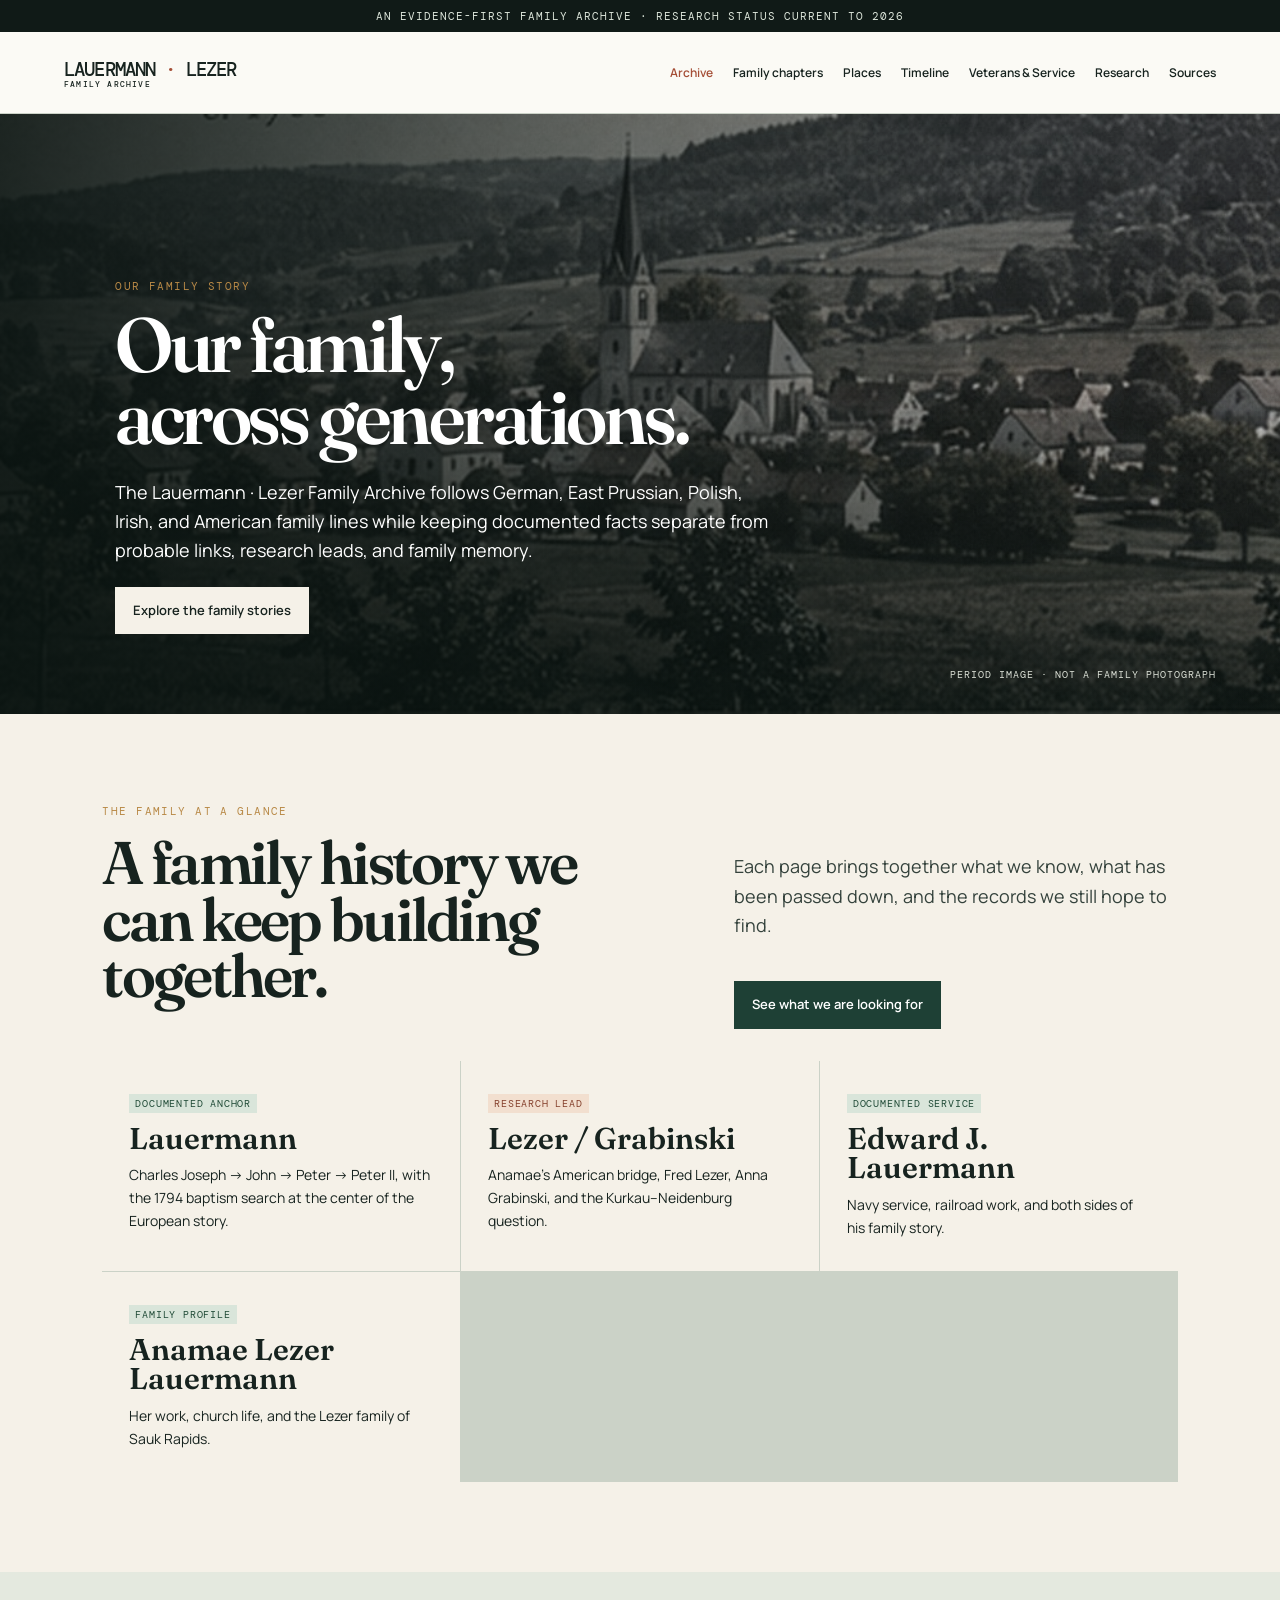
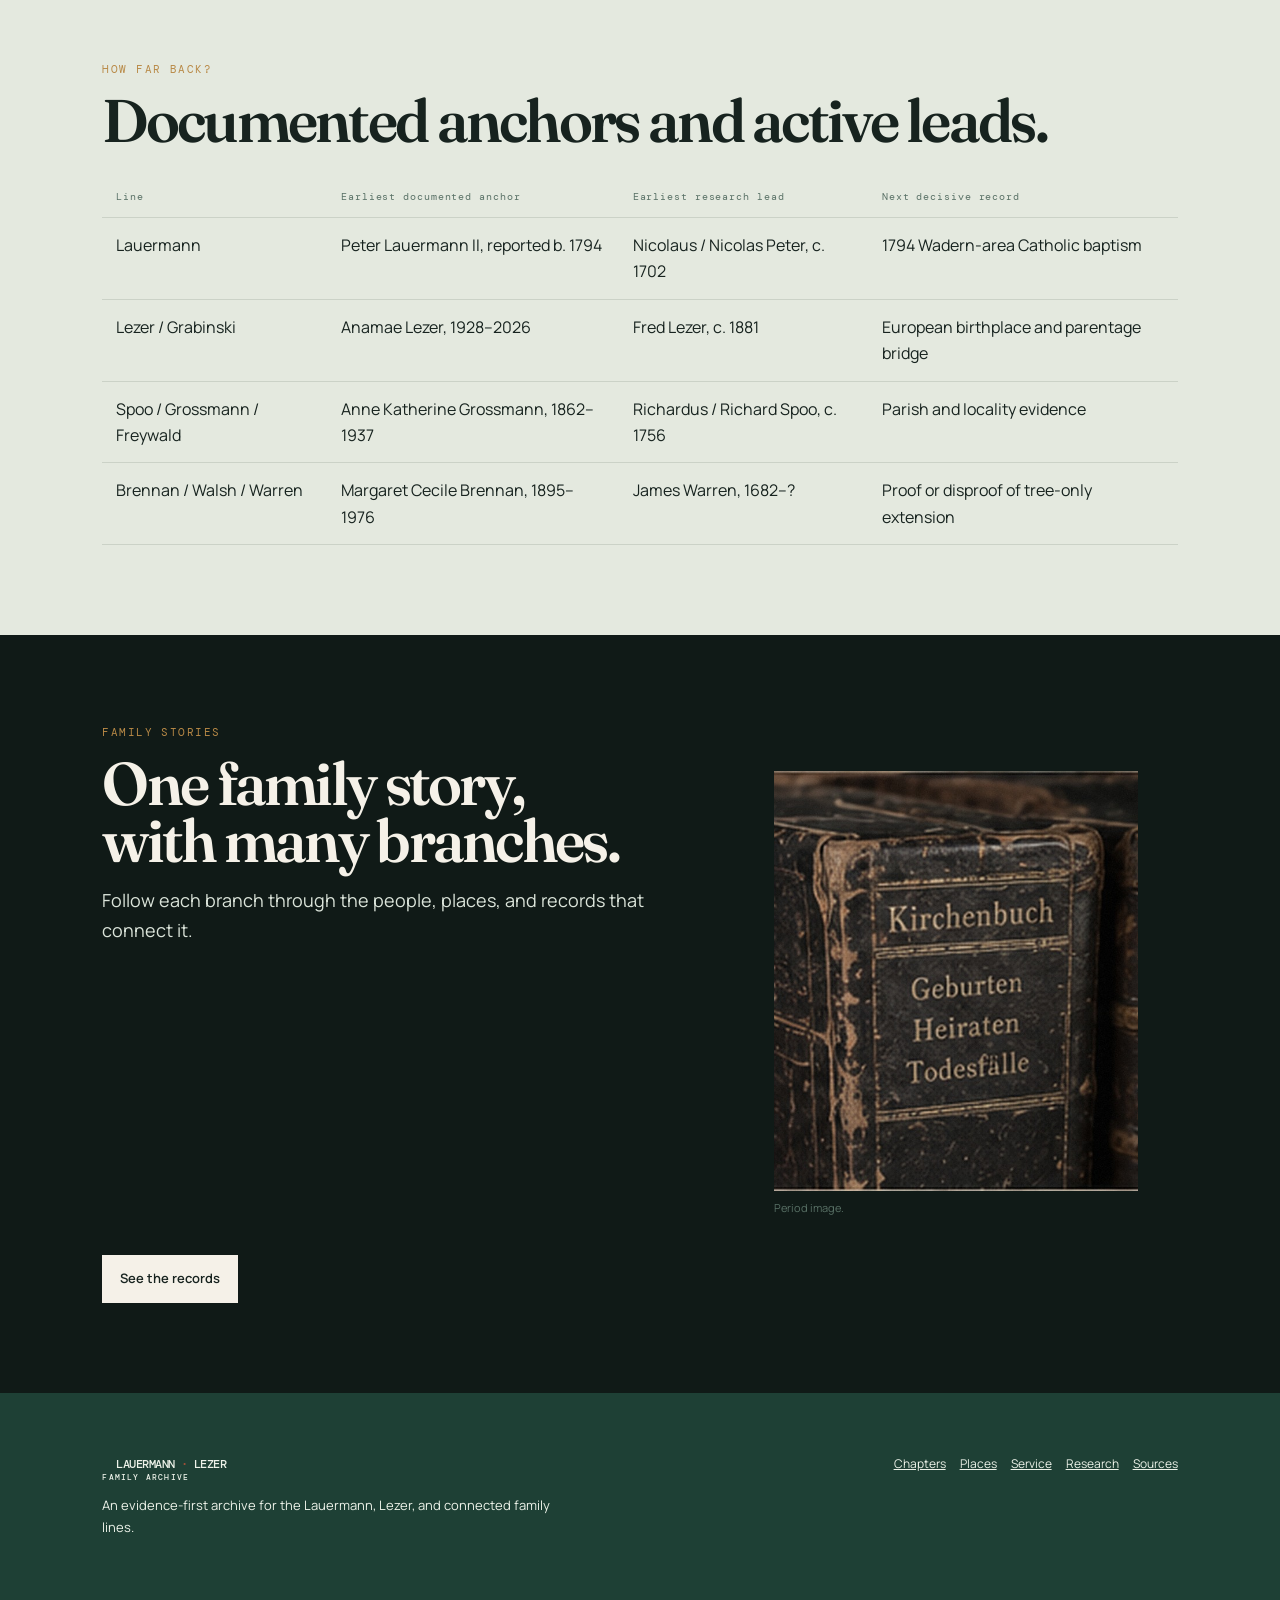
==== commit 30bd57d5: "Restore complete styled archive and clean URLs" ====
--- a/index.html
+++ b/index.html
@@ -1 +1,6 @@
-<!doctype html><html lang="en"><head><meta charset="utf-8"><meta name="viewport" content="width=device-width,initial-scale=1"><title>Sources & Records · Lauermann · Lezer</title><link rel="stylesheet" href="../styles.css"></head><body><div class="announcement">SOURCES · WHAT WE HAVE AND WHAT WE ARE STILL LOOKING FOR</div><header class="site-header"><a class="brand" href="index.html">LAUERMANN <b>·</b> LEZER<small>FAMILY ARCHIVE</small></a><button class="menu">MENU</button><nav><a href="index.html">Archive</a><a href="families/">Family chapters</a><a href="places/">Places</a><a href="timeline/">Timeline</a><a href="service/">Veterans & Service</a><a href="research/">Research</a><a aria-current="page" href="records/">Sources</a></nav></header><main><section class="page-title"><p class="kicker">SOURCES</p><h1>Records for the family story.</h1><p>These are the documents we have identified and the ones we are still trying to find. As originals are added, this page will link to them.</p></section><section class="section"><div class="record-grid"><article class="record"><small>PARISH & CIVIL</small><h3>1794 Wadern-area Catholic baptism</h3><p>Named target for Peter Lauermann II. Status: not yet located in this archive.</p></article><article class="record"><small>MILITARY</small><h3>Edward’s Navy records</h3><p>Current documented summary: enlisted January 1942; Great Lakes; USS <em>Gantner</em> (DE-60), USS <em>Hugh Purvis</em> (DD-709); discharged 26 January 1946 as Fireman First Class.</p></article><article class="record"><small>RAILROAD / EMPLOYMENT</small><h3>Edward’s Great Northern / Burlington Northern file</h3><p>Employee no. 834746; employment began 29 January 1946. Payroll/retirement records and BLE Division 143 material are named archive sources.</p></article><article class="record"><small>IMMIGRATION & NATURALIZATION</small><h3>Lezer / Grabinski bridge records</h3><p>Needed to prove or refine the Fred Lezer → Kurkau/Neidenburg connection before European linkage work proceeds.</p></article><article class="record"><small>PARISH & LOCALITY</small><h3>Spoo / Grossmann / Freywald / Frings</h3><p>Original parish evidence is needed for Richard Spoo’s locality and the proposed Grossmann/Freywald parentage.</p></article><article class="record"><small>IRELAND</small><h3>Brennan / Walsh / Warren originals</h3><p>Parish, civil, probate, and local records are needed to test the 1682 Warren extension.</p></article></div></section><section class="section dark"><p class="kicker">ABOUT THE IMAGES</p><h2>Photos from the period.</h2><div class="split"><div><p class="lede">Some images help show the places, work, and travel of the family’s era. They are not family photographs or original documents.</p><p class="lede">When we add a family photo or record, it will be identified clearly and linked to its source.</p></div><figure class="image-panel"><img src="17_wooden_cross_book.jpg" alt="Illustrative cross and old book"><figcaption>Period image.</figcaption></figure></div></section><section class="section"><p class="kicker">IMAGE COLLECTION</p><h2>Life in the old country and on the journey.</h2><div class="gallery"><figure><img src="02_wayside_crucifix_shrine.jpg" alt="Illustrative wayside crucifix"><figcaption>Faith and parish life</figcaption></figure><figure><img src="11_immigrant_travel_trunk.jpg" alt="Illustrative immigrant trunk"><figcaption>Leaving home</figcaption></figure><figure><img src="12_atlantic_ship_deck.jpg" alt="Illustrative Atlantic ship deck"><figcaption>Crossing the Atlantic</figcaption></figure><figure><img src="19_toolbench_detail.jpg" alt="Illustrative historic toolbench"><figcaption>Work and craft</figcaption></figure></div></section></main><footer class="footer"><div><a class="brand" href="index.html">LAUERMANN <b>·</b> LEZER<small>FAMILY ARCHIVE</small></a></div><div><a href="research/">Research queue</a><a href="service/">Service</a></div></footer><script src="../app.js"></script></body></html>
+<!doctype html><html lang="en"><head><link rel="canonical" href="https://lauermannlezer.com/"><script>if(location.pathname.endsWith("/index.html"))history.replaceState(null,"","/");</script><meta charset="utf-8"><meta name="viewport" content="width=device-width,initial-scale=1"><meta name="description" content="An evidence-first archive for Lauermann, Lezer, and connected family lines."><title>Lauermann · Lezer Family Archive</title><link rel="stylesheet" href="/styles.css"></head><body>
+<div class="announcement">AN EVIDENCE-FIRST FAMILY ARCHIVE · RESEARCH STATUS CURRENT TO 2026</div><header class="site-header"><a class="brand" href="/">LAUERMANN <b>·</b> LEZER<small>FAMILY ARCHIVE</small></a><button class="menu">MENU</button><nav><a aria-current="page" href="/">Archive</a><a href="families/">Family chapters</a><a href="places/">Places</a><a href="timeline/">Timeline</a><a href="service/">Veterans & Service</a><a href="research/">Research</a><a href="records/">Sources</a></nav></header>
+<main><section class="hero"><img src="/01_saarland_village_landscape.jpg" alt="Illustrative rural Saarland landscape"><div class="hero-copy"><p class="kicker">OUR FAMILY STORY</p><h1>Our family,<br>across generations.</h1><p class="intro">The Lauermann · Lezer Family Archive follows German, East Prussian, Polish, Irish, and American family lines while keeping documented facts separate from probable links, research leads, and family memory.</p><a class="btn light" href="families/">Explore the family stories</a></div><p class="hero-caption">PERIOD IMAGE · NOT A FAMILY PHOTOGRAPH</p></section>
+<section class="section"><p class="kicker">THE FAMILY AT A GLANCE</p><div class="split"><div><h2>A family history we can keep building together.</h2></div><div><p class="lede">Each page brings together what we know, what has been passed down, and the records we still hope to find.</p><a class="btn" href="research/">See what we are looking for</a></div></div><div class="grid cards"><a class="card" href="/families/#lauermann"><span class="status">DOCUMENTED ANCHOR</span><h3>Lauermann</h3><p>Charles Joseph → John → Peter → Peter II, with the 1794 baptism search at the center of the European story.</p></a><a class="card" href="/families/#lezer"><span class="status lead">RESEARCH LEAD</span><h3>Lezer / Grabinski</h3><p>Anamae’s American bridge, Fred Lezer, Anna Grabinski, and the Kurkau–Neidenburg question.</p></a><a class="card" href="service/"><span class="status">DOCUMENTED SERVICE</span><h3>Edward J. Lauermann</h3><p>Navy service, railroad work, and both sides of his family story.</p></a><a class="card" href="people-anamae/"><span class="status">FAMILY PROFILE</span><h3>Anamae Lezer Lauermann</h3><p>Her work, church life, and the Lezer family of Sauk Rapids.</p></a></div></section>
+<section class="section mist"><p class="kicker">HOW FAR BACK?</p><h2>Documented anchors and active leads.</h2><table class="table"><thead><tr><th>Line</th><th>Earliest documented anchor</th><th>Earliest research lead</th><th>Next decisive record</th></tr></thead><tbody><tr><td>Lauermann</td><td>Peter Lauermann II, reported b. 1794</td><td>Nicolaus / Nicolas Peter, c. 1702</td><td>1794 Wadern-area Catholic baptism</td></tr><tr><td>Lezer / Grabinski</td><td>Anamae Lezer, 1928–2026</td><td>Fred Lezer, c. 1881</td><td>European birthplace and parentage bridge</td></tr><tr><td>Spoo / Grossmann / Freywald</td><td>Anne Katherine Grossmann, 1862–1937</td><td>Richardus / Richard Spoo, c. 1756</td><td>Parish and locality evidence</td></tr><tr><td>Brennan / Walsh / Warren</td><td>Margaret Cecile Brennan, 1895–1976</td><td>James Warren, 1682–?</td><td>Proof or disproof of tree-only extension</td></tr></tbody></table></section>
+<section class="section dark"><p class="kicker">FAMILY STORIES</p><div class="split"><div><h2>One family story, with many branches.</h2><p class="lede">Follow each branch through the people, places, and records that connect it.</p></div><figure class="image-panel"><img src="/06_old_church_books.jpg" alt="Illustrative old church-register books"><figcaption>Period image.</figcaption></figure></div><a class="btn light" href="records/">See the records</a></section></main><footer class="footer"><div><a class="brand" href="/">LAUERMANN <b>·</b> LEZER<small>FAMILY ARCHIVE</small></a><p>An evidence-first archive for the Lauermann, Lezer, and connected family lines.</p></div><div><a href="families/">Chapters</a><a href="places/">Places</a><a href="service/">Service</a><a href="research/">Research</a><a href="records/">Sources</a></div></footer><script src="/app.js"></script></body></html>
